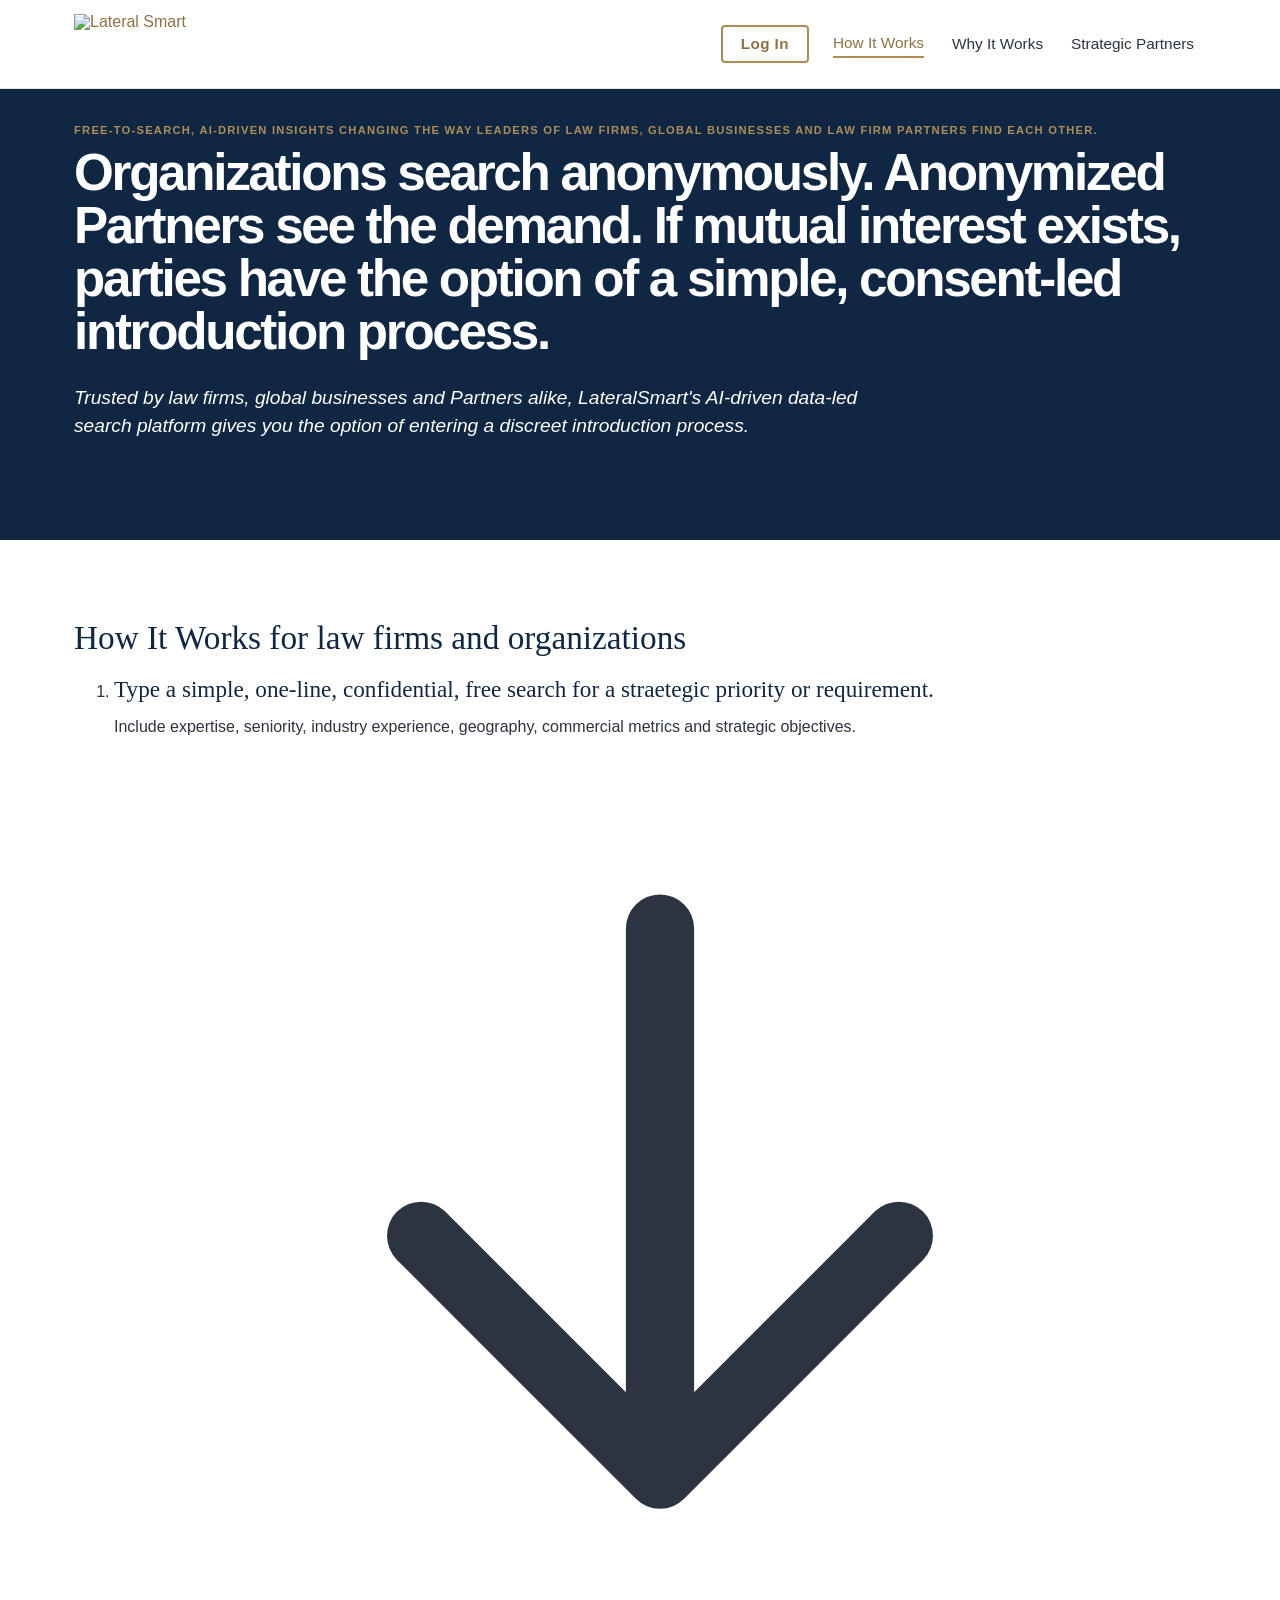
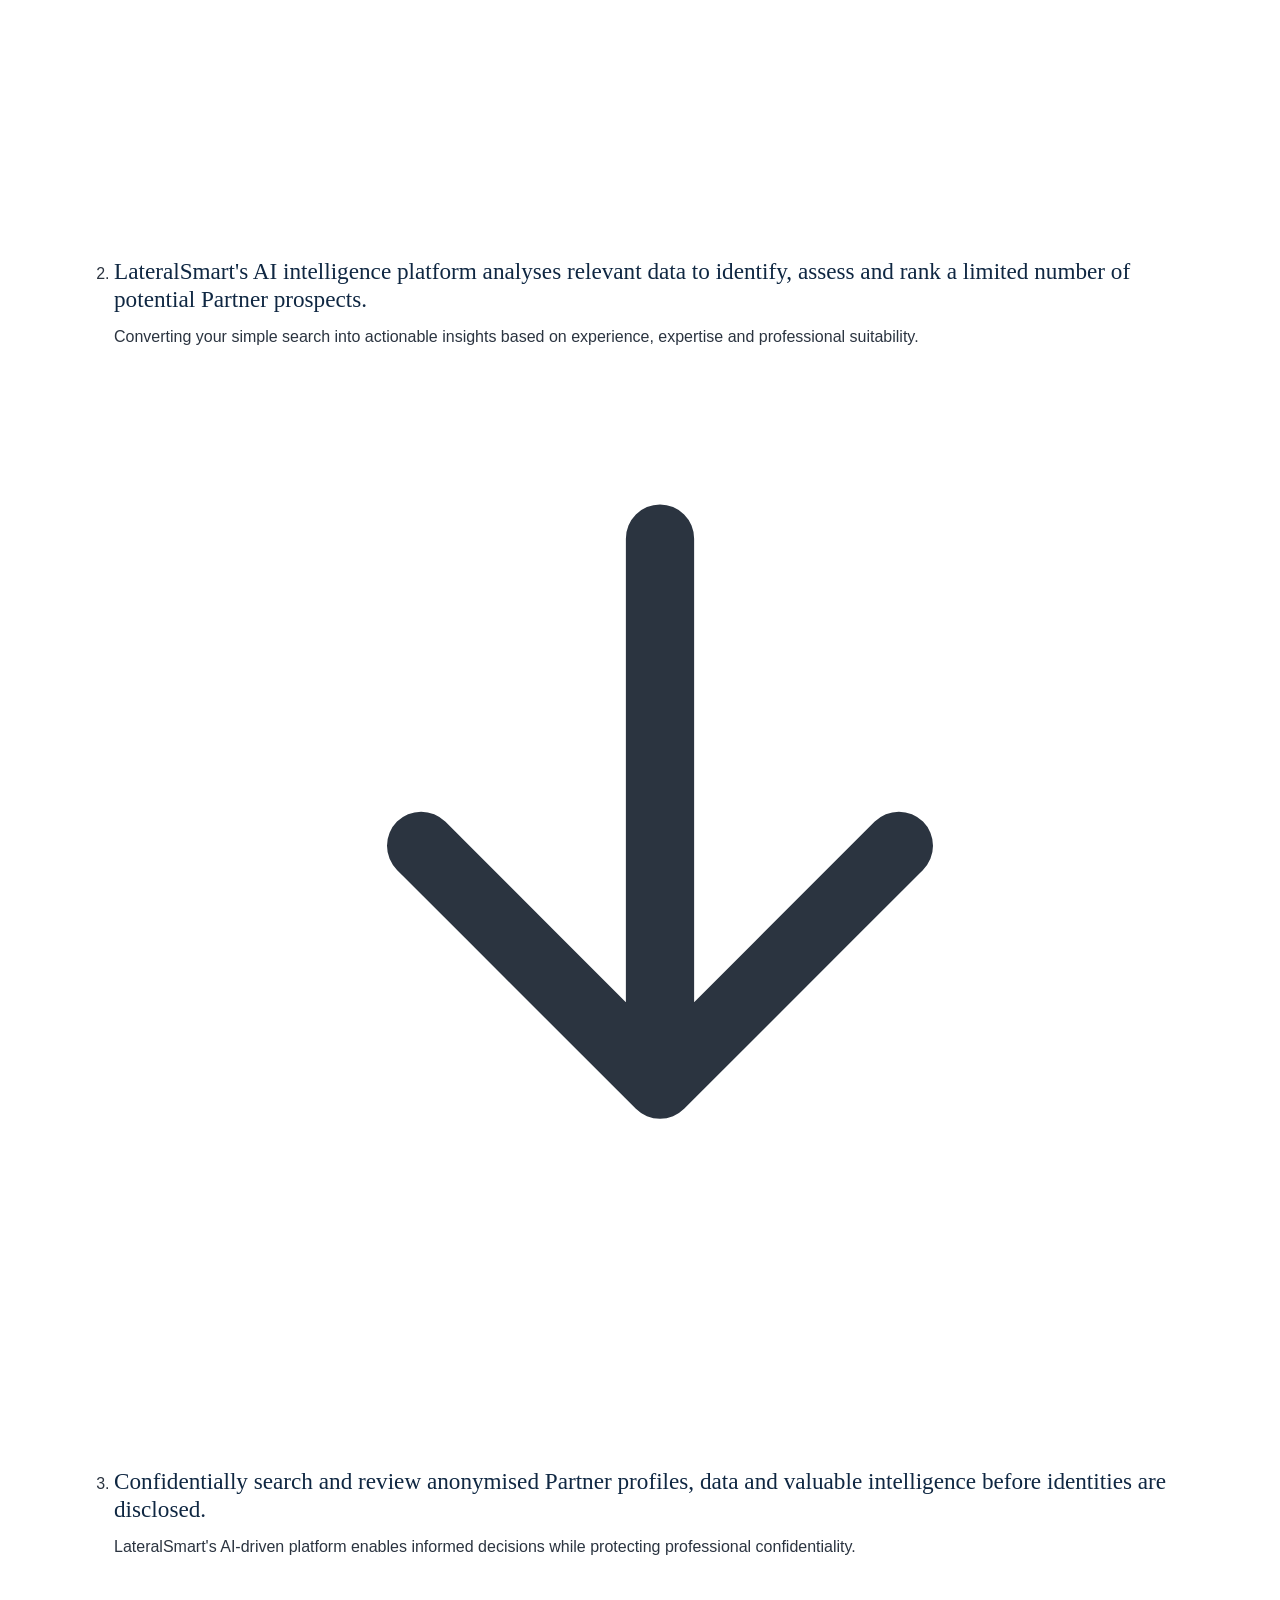
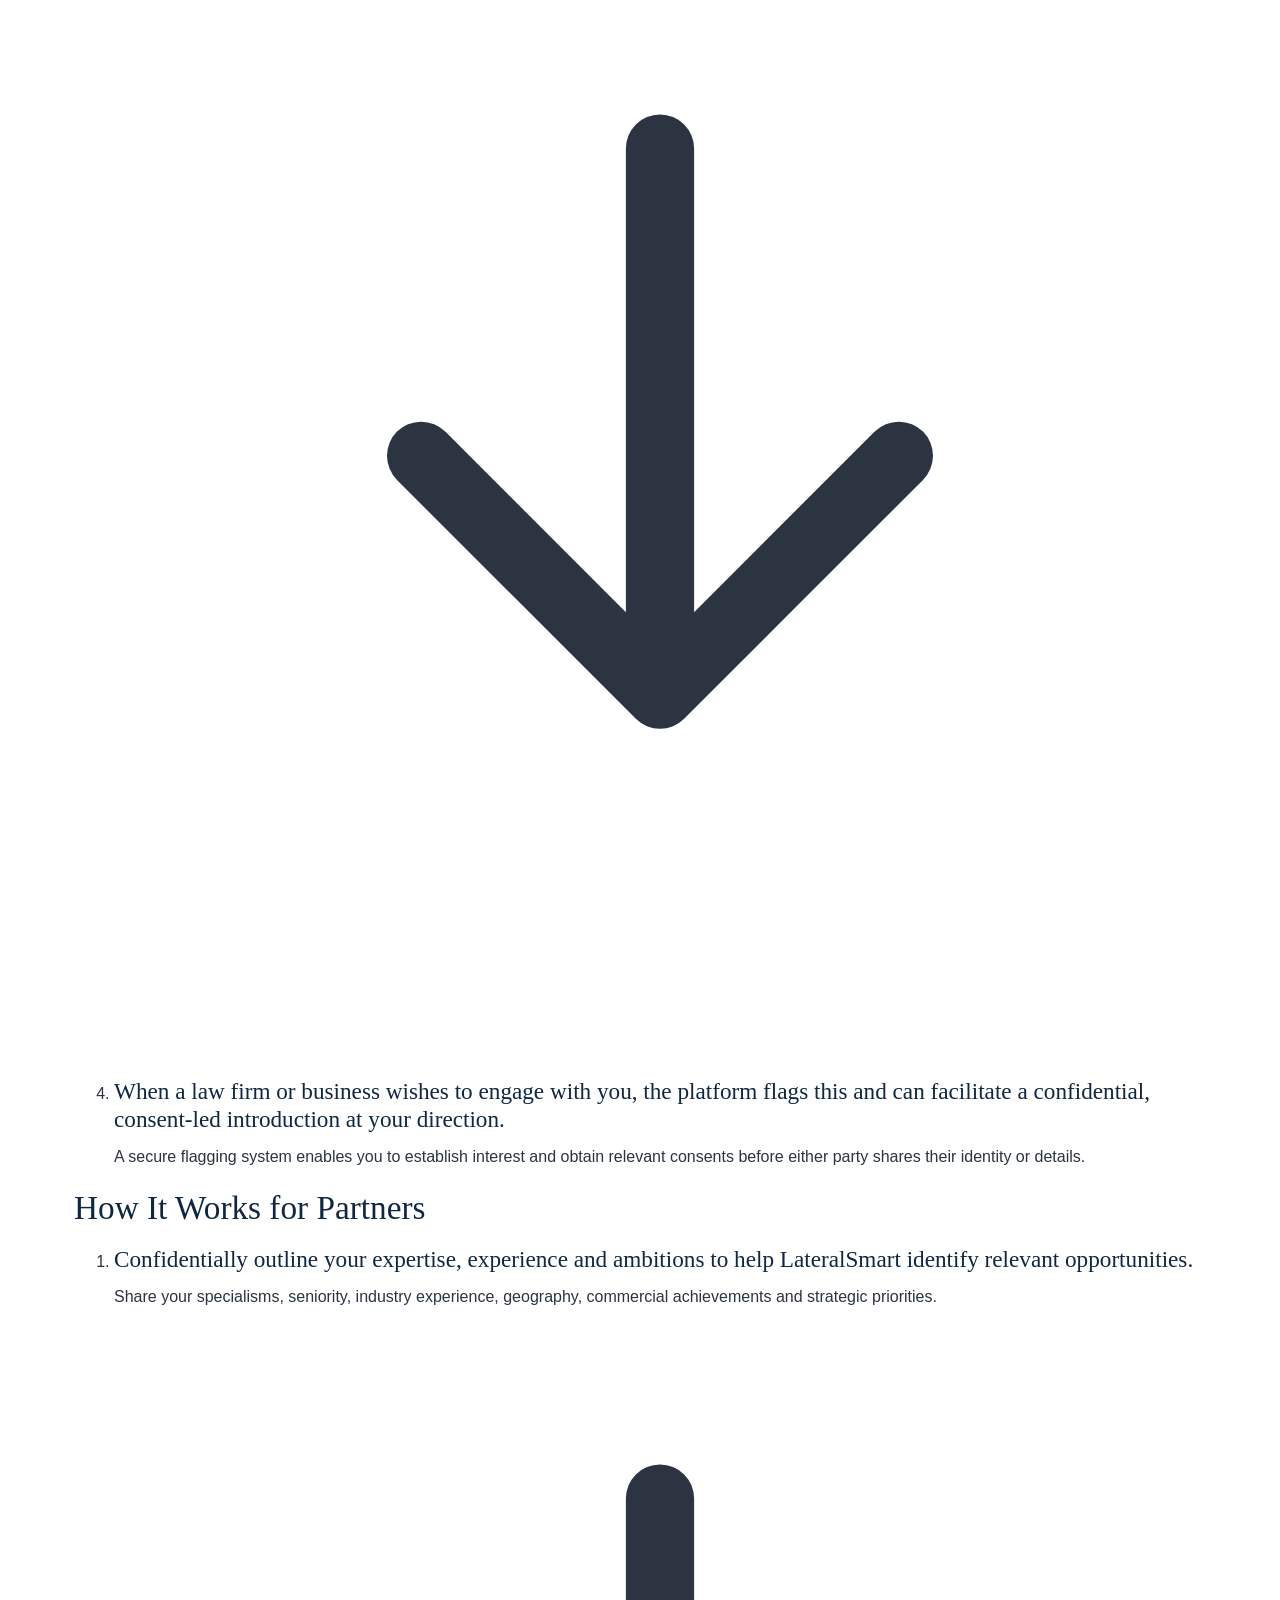
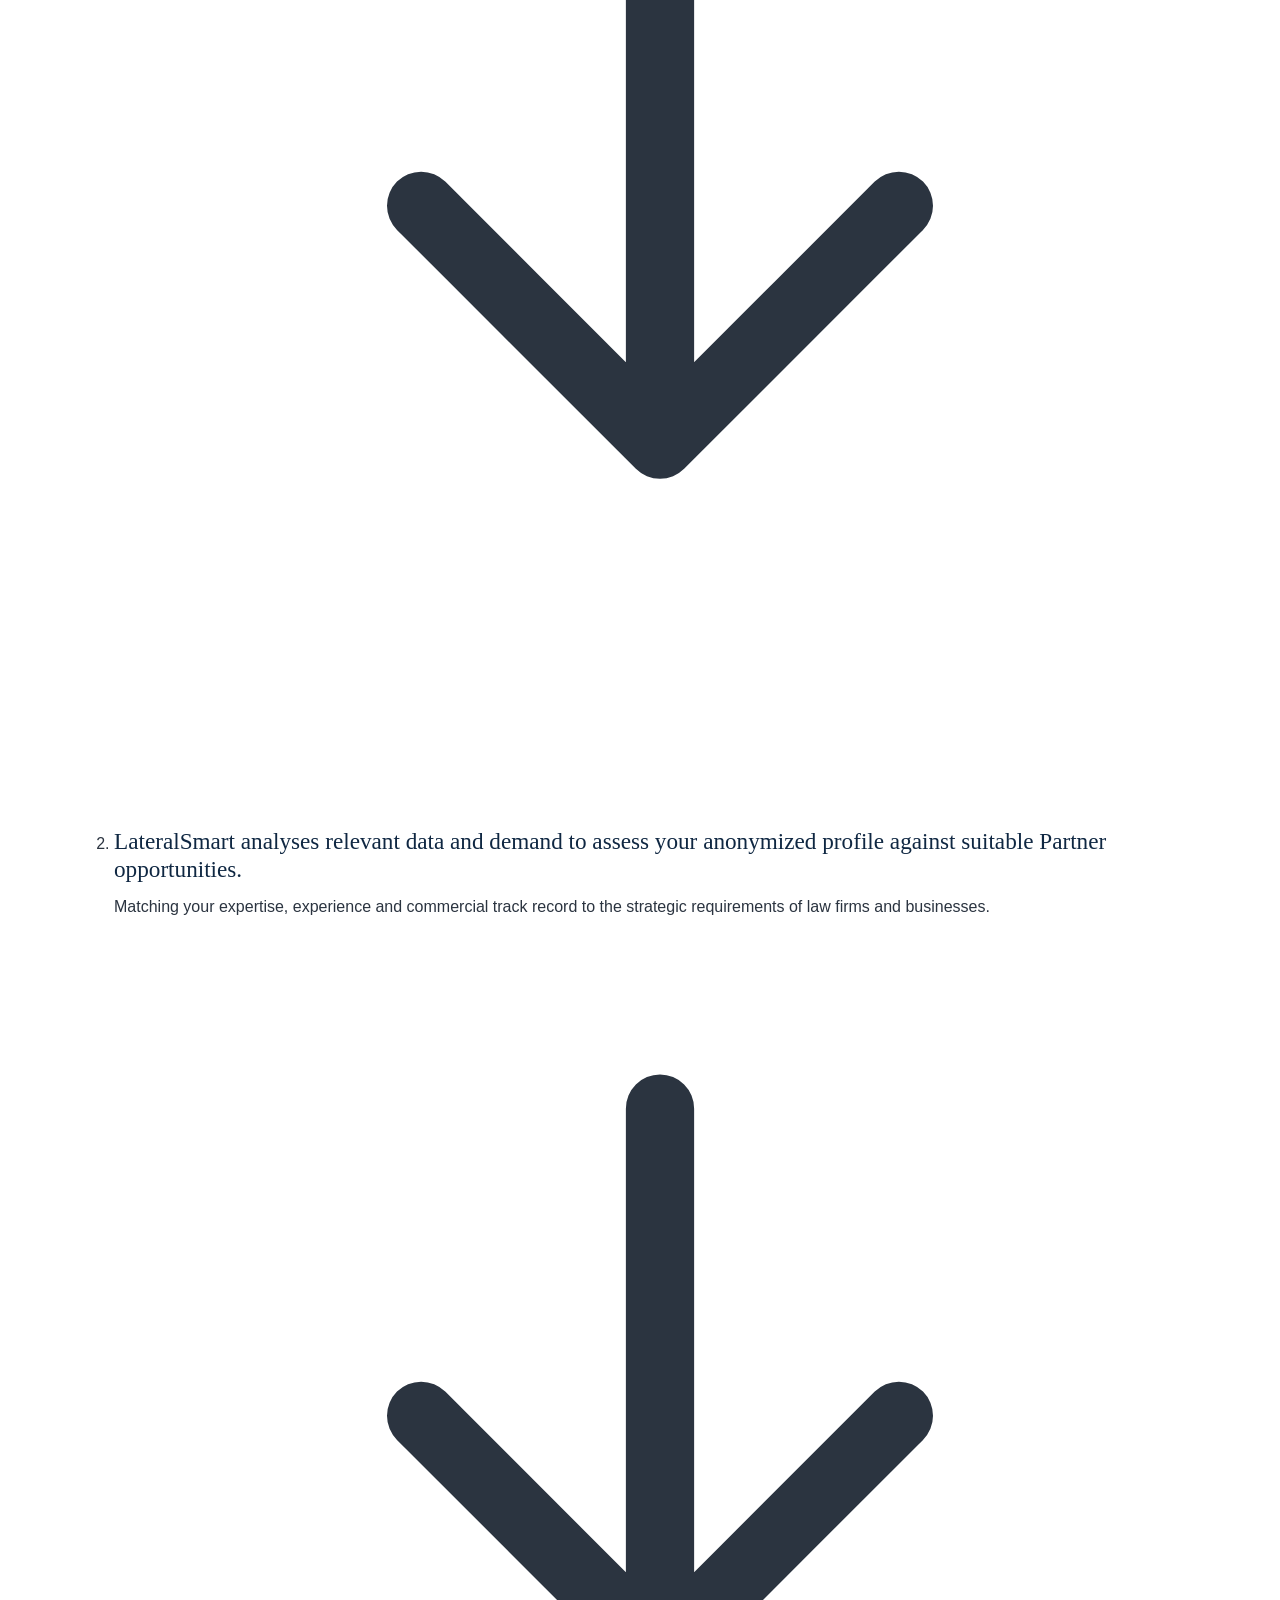
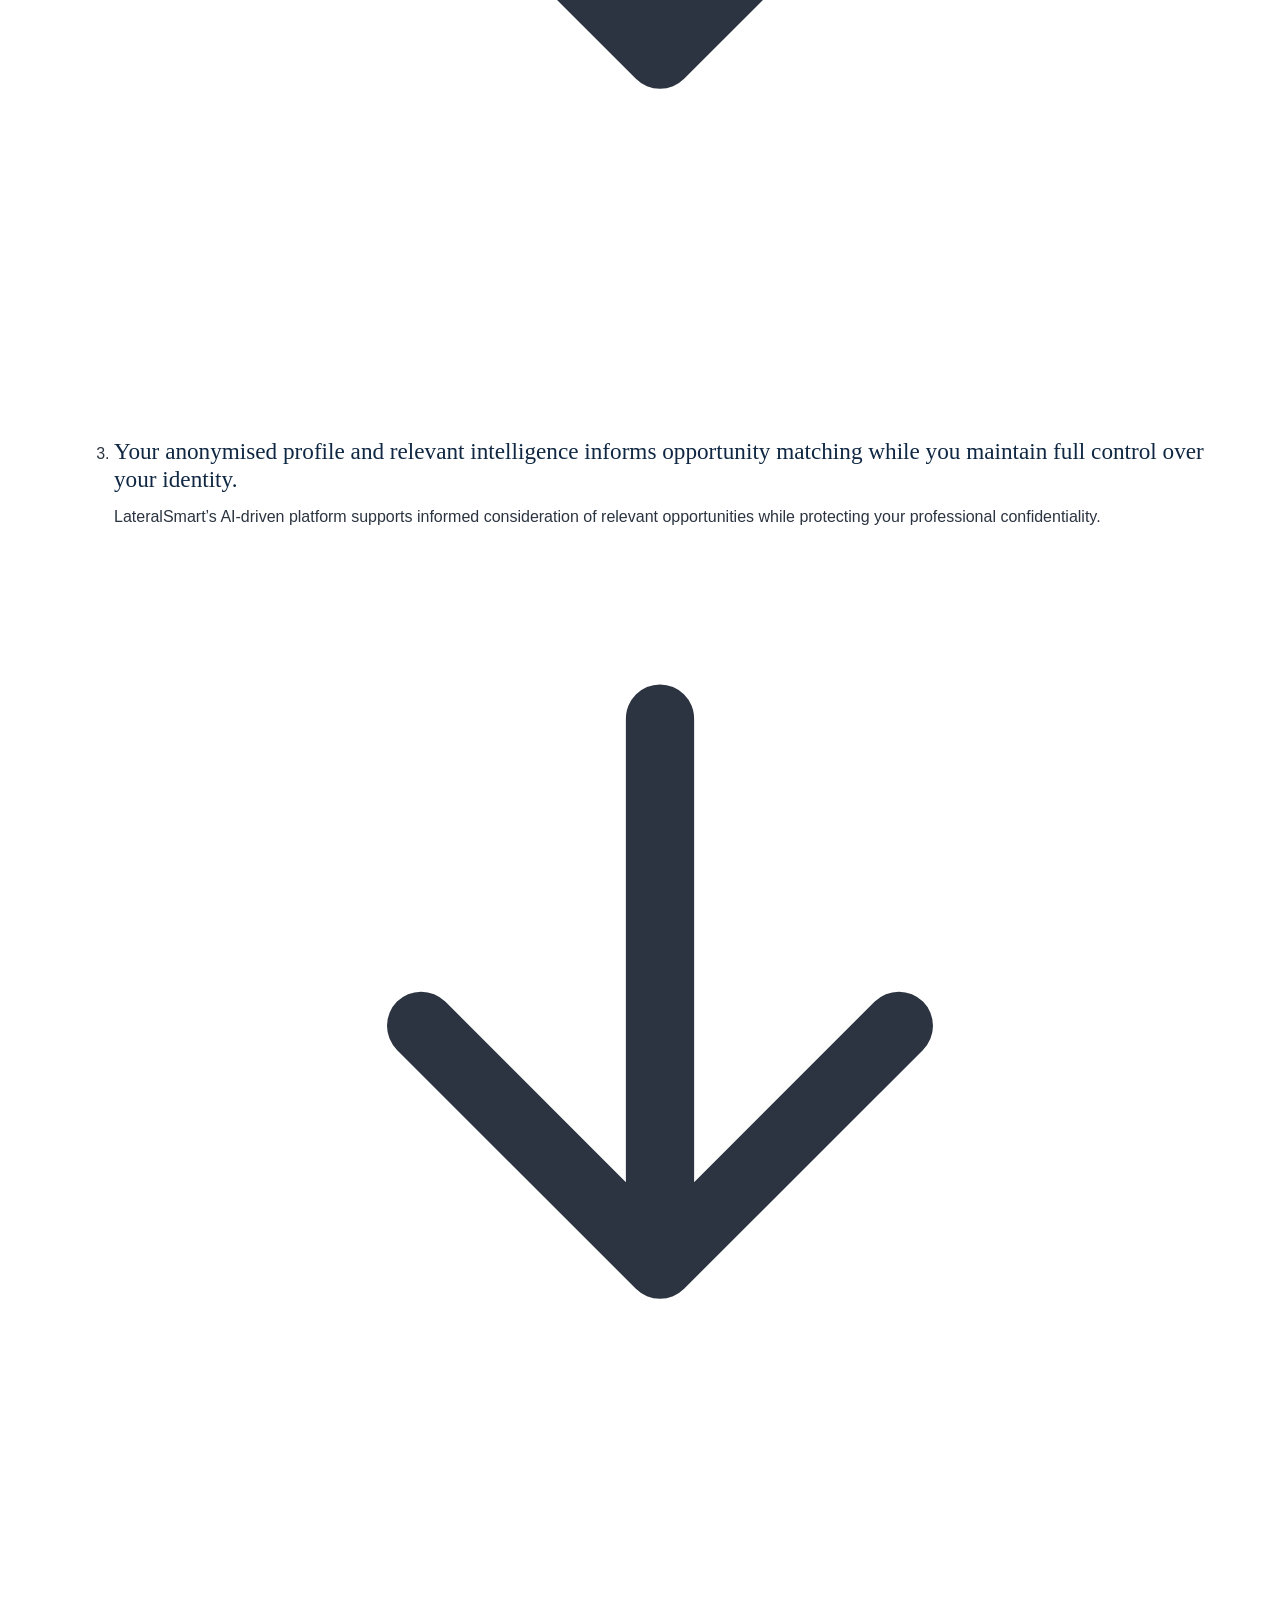
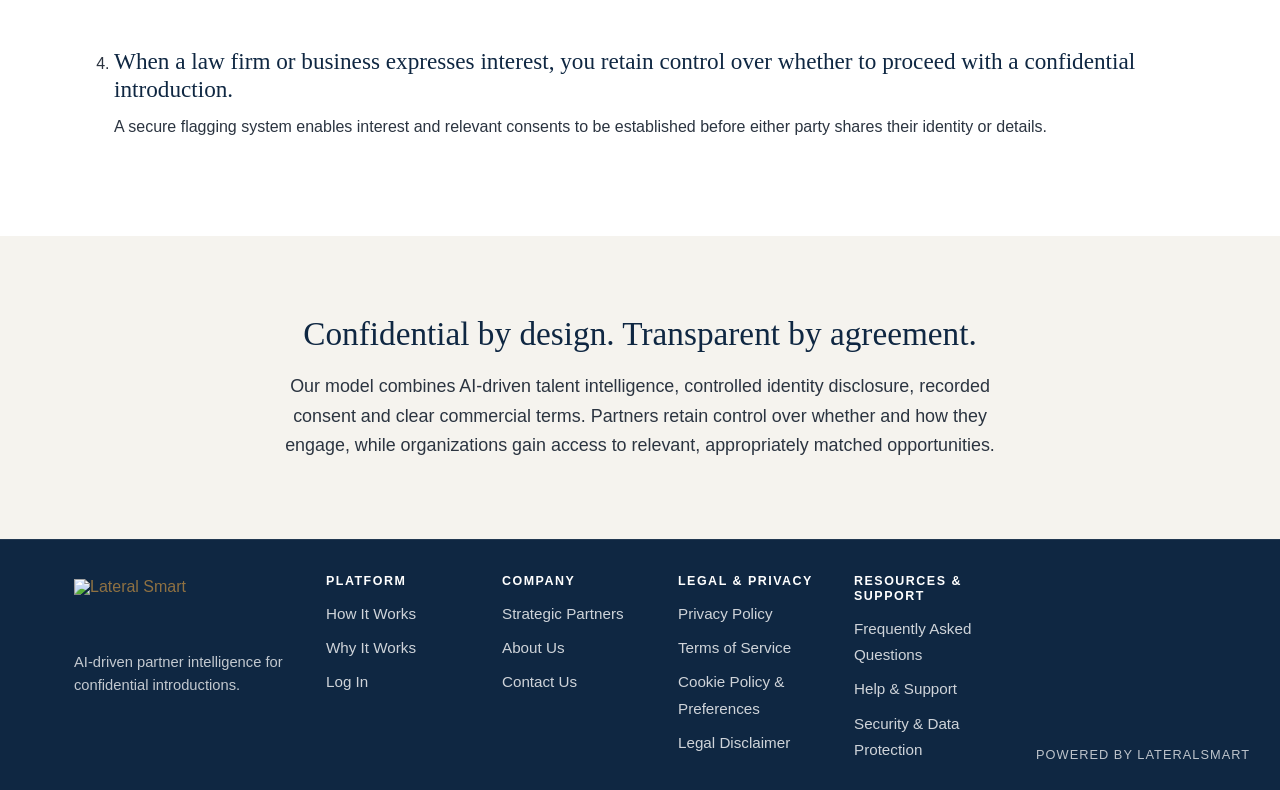
==== how-it-works.html @ 4966c8df "Update text for clarity in how-it-works.html" ====
<!DOCTYPE html>
<html lang="en">
<head>
  <meta charset="utf-8">
  <meta name="viewport" content="width=device-width, initial-scale=1">
  <title>How It Works | Partner Intelligence</title>
  <link rel="stylesheet" href="css/style.css">
</head>
<body>
  <header class="site-header">
    <div class="container header-inner">
      <a class="logo" href="index.html" aria-label="Lateral Smart"><img src="https://github.com/user-attachments/assets/96243401-67ee-42fc-a3ef-31da36f68163" alt="Lateral Smart" class="brand-logo"></a>

      <div class="header-actions">
        <a class="btn btn-small btn-outline login-link" href="#">Log In</a>
        <div class="nav-wrap">
          <nav id="main-nav" class="main-nav" aria-label="Main navigation">
            <a href="how-it-works.html" class="active">How It Works</a>
            <a href="why-it-works.html">Why It Works</a>
            <a href="strategic-partners.html">Strategic Partners</a>
          </nav>
          <button class="nav-toggle" type="button" aria-expanded="false" aria-controls="main-nav" aria-label="Toggle menu">
            <span></span><span></span><span></span>
          </button>
        </div>
      </div>
    </div>
  </header>

  <main>
    <section class="hero hero-alt">
      <div class="container">
        <p class="eyebrow">Free-to-search, AI-driven insights changing the way leaders of law firms, global businesses and law firm Partners find each other.</p>
        <h1>Organizations search anonymously. Anonymized Partners see the demand. If mutual interest exists, parties have the option of a simple, consent-led introduction process.</h1>
        <p class="lead">Trusted by law firms, global businesses and Partners alike, LateralSmart's AI-driven data-led search platform gives you the option of entering a discreet introduction process.</p>
      </div>
    </section>

    <section class="section workflows-section">
      <div class="container">
        <div class="workflow-grid">
          <div class="workflow-column">
            <h2>How It Works for law firms and organizations</h2>
            <ol class="workflow-list">
              <li class="workflow-step">
                <h3>Type a simple, one-line, confidential, free search for a straetegic priority or requirement.</h3>
                <p>Include expertise, seniority, industry experience, geography, commercial metrics and strategic objectives.</p>
              </li>
              <div class="workflow-arrow" aria-hidden="true">
                <svg viewBox="0 0 64 64" xmlns="http://www.w3.org/2000/svg">
                  <path d="M32 10V42M18 28L32 42L46 28" fill="none" stroke="currentColor" stroke-width="4" stroke-linecap="round" stroke-linejoin="round"/>
                </svg>
              </div>
              <li class="workflow-step">
                <h3>LateralSmart's AI intelligence platform analyses relevant data to identify, assess and rank a limited number of potential Partner prospects.</h3>
                <p>Converting your simple search into actionable insights based on experience, expertise and professional suitability.</p>
              </li>
              <div class="workflow-arrow" aria-hidden="true">
                <svg viewBox="0 0 64 64" xmlns="http://www.w3.org/2000/svg">
                  <path d="M32 10V42M18 28L32 42L46 28" fill="none" stroke="currentColor" stroke-width="4" stroke-linecap="round" stroke-linejoin="round"/>
                </svg>
              </div>
              <li class="workflow-step">
                <h3>Confidentially search and review anonymised Partner profiles, data and valuable intelligence before identities are disclosed.</h3>
                <p>LateralSmart's AI-driven platform enables informed decisions while protecting professional confidentiality.</p>
              </li>
              <div class="workflow-arrow" aria-hidden="true">
                <svg viewBox="0 0 64 64" xmlns="http://www.w3.org/2000/svg">
                  <path d="M32 10V42M18 28L32 42L46 28" fill="none" stroke="currentColor" stroke-width="4" stroke-linecap="round" stroke-linejoin="round"/>
                </svg>
              </div>
              <li class="workflow-step">
                <h3>When a law firm or business wishes to engage with you, the platform flags this and can facilitate a confidential, consent-led introduction at your direction.</h3>
                <p>A secure flagging system enables you to establish interest and obtain relevant consents before either party shares their identity or details.</p>
              </li>
            </ol>
          </div>

          <div class="workflow-column">
            <h2>How It Works for Partners</h2>
            <ol class="workflow-list">
              <li class="workflow-step">
                <h3>Confidentially outline your expertise, experience and ambitions to help LateralSmart identify relevant opportunities.</h3>
                <p>Share your specialisms, seniority, industry experience, geography, commercial achievements and strategic priorities.</p>
              </li>
              <div class="workflow-arrow" aria-hidden="true">
                <svg viewBox="0 0 64 64" xmlns="http://www.w3.org/2000/svg">
                  <path d="M32 10V42M18 28L32 42L46 28" fill="none" stroke="currentColor" stroke-width="4" stroke-linecap="round" stroke-linejoin="round"/>
                </svg>
              </div>
              <li class="workflow-step">
                <h3>LateralSmart analyses relevant data and demand to assess your anonymized profile against suitable Partner opportunities.</h3>
                <p>Matching your expertise, experience and commercial track record to the strategic requirements of law firms and businesses.</p>
              </li>
              <div class="workflow-arrow" aria-hidden="true">
                <svg viewBox="0 0 64 64" xmlns="http://www.w3.org/2000/svg">
                  <path d="M32 10V42M18 28L32 42L46 28" fill="none" stroke="currentColor" stroke-width="4" stroke-linecap="round" stroke-linejoin="round"/>
                </svg>
              </div>
              <li class="workflow-step">
                <h3>Your anonymised profile and relevant intelligence informs opportunity matching while you maintain full control over your identity.</h3>
                <p>LateralSmart’s AI-driven platform supports informed consideration of relevant opportunities while protecting your professional confidentiality.</p>
              </li>
              <div class="workflow-arrow" aria-hidden="true">
                <svg viewBox="0 0 64 64" xmlns="http://www.w3.org/2000/svg">
                  <path d="M32 10V42M18 28L32 42L46 28" fill="none" stroke="currentColor" stroke-width="4" stroke-linecap="round" stroke-linejoin="round"/>
                </svg>
              </div>
              <li class="workflow-step">
                <h3>When a law firm or business expresses interest, you retain control over whether to proceed with a confidential introduction.</h3>
                <p>A secure flagging system enables interest and relevant consents to be established before either party shares their identity or details.</p>
              </li>
            </ol>
          </div>
        </div>
      </div>
    </section>

    <section class="section alt center">
      <div class="container">
        <h2>Confidential by design. Transparent by agreement.</h2>
        <p class="section-intro">Our model combines AI-driven talent intelligence, controlled identity disclosure, recorded consent and clear commercial terms. Partners retain control over whether and how they engage, while organizations gain access to relevant, appropriately matched opportunities.</p>
      </div>
    </section>
  </main>

  <footer class="site-footer">
    <div class="container footer-inner">
      <div class="footer-brand">
        <a class="logo" href="index.html" aria-label="Lateral Smart"><img src="https://github.com/user-attachments/assets/96243401-67ee-42fc-a3ef-31da36f68163" alt="Lateral Smart" class="brand-logo"></a>
        <p>AI-driven partner intelligence for confidential introductions.</p>
      </div>

      <div class="footer-links">
        <div class="footer-column">
          <h3>Platform</h3>
          <ul>
            <li><a href="how-it-works.html">How It Works</a></li>
            <li><a href="why-it-works.html">Why It Works</a></li>
            <li><a href="#">Log In</a></li>
          </ul>
        </div>

        <div class="footer-column">
          <h3>Company</h3>
          <ul>
            <li><a href="strategic-partners.html">Strategic Partners</a></li>
            <li><a href="#">About Us</a></li>
            <li><a href="#">Contact Us</a></li>
          </ul>
        </div>

        <div class="footer-column">
          <h3>Legal &amp; Privacy</h3>
          <ul>
            <li><a href="#">Privacy Policy</a></li>
            <li><a href="#">Terms of Service</a></li>
            <li><a href="#">Cookie Policy &amp; Preferences</a></li>
            <li><a href="#">Legal Disclaimer</a></li>
          </ul>
        </div>

        <div class="footer-column">
          <h3>Resources &amp; Support</h3>
          <ul>
            <li><a href="#">Frequently Asked Questions</a></li>
            <li><a href="#">Help &amp; Support</a></li>
            <li><a href="#">Security &amp; Data Protection</a></li>
          </ul>
        </div>
      </div>

      <div class="footer-powered">Powered by LateralSmart</div>
    </div>
  </footer>
  <script src="js/site-menu.js"></script>
</body>
</html>
---- css/style.css ----
/* ==========================================================
           Partner Intelligence - site styles
           Edit the colours below to re-brand the whole site.
           ========================================================== */
:root {
  --navy: #0f2742;
  --accent: #b08d57;
  --accent-dark: #8f7142;
  --text: #2b3440;
  --muted: #5d6b7a;
  --light: #f5f3ee;
  --white: #ffffff;
  --font-body: "Helvetica Neue", Arial, sans-serif;
  --font-heading: Georgia, "Times New Roman", serif;
}
* { box-sizing: border-box; }
html { scroll-behavior: smooth; }
body {
  margin: 0;
  font-family: var(--font-body);
  color: var(--text);
  line-height: 1.65;
  font-size: 16px;
}
img { max-width: 100%; display: block; }
a { color: var(--accent-dark); }
p { margin: 0 0 1.1rem; }
.container { max-width: 1180px; margin: 0 auto; padding: 0 24px; }
h1, h2, h3, h4 { font-family: var(--font-heading); color: var(--navy); line-height: 1.2; font-weight: normal; }
h1 { font-size: clamp(2.5rem, 4vw, 4rem); margin: 0 0 20px; }
h2 { font-size: clamp(2rem, 2.6vw, 2.85rem); margin: 0 0 18px; }
h3 { font-size: 1.45rem; margin: 0 0 10px; }
h4 { font-size: 1.2rem; margin: 0 0 10px; }
.small { font-size: .85rem; color: var(--muted); }

/* Header */
.site-header {
  background: var(--white);
  border-bottom: 1px solid #e5e2da;
  position: sticky;
  top: 0;
  z-index: 10;
}
.header-inner {
  display: flex;
  align-items: center;
  justify-content: space-between;
  gap: 16px;
  flex-wrap: wrap;
  padding-top: 14px;
  padding-bottom: 14px;
}
.logo {
  display: inline-flex;
  align-items: center;
  text-decoration: none;
  line-height: 1;
  flex-shrink: 0;
}
.brand-logo {
  display: block;
  height: 60px;
  width: auto;
  max-width: 100%;
}
.header-actions {
  display: flex;
  align-items: center;
  justify-content: flex-end;
  gap: 12px;
  margin-left: auto;
}
.nav-wrap {
  display: flex;
  align-items: center;
  position: relative;
}
.main-nav {
  display: flex;
  align-items: center;
  flex-wrap: wrap;
  gap: 4px;
}
.main-nav a {
  margin: 0 12px;
  text-decoration: none;
  color: var(--text);
  font-size: .96rem;
  font-weight: 500;
  transition: color .2s ease;
}
.main-nav a:hover, .main-nav a.active {
  color: var(--accent-dark);
  border-bottom: 2px solid var(--accent);
}
.nav-toggle {
  display: none;
  width: 42px;
  height: 42px;
  border: 1px solid rgba(15, 39, 66, 0.15);
  background: var(--white);
  border-radius: 8px;
  padding: 10px 8px;
  cursor: pointer;
  flex-shrink: 0;
}
.nav-toggle span {
  display: block;
  width: 100%;
  height: 2px;
  background: var(--navy);
  border-radius: 2px;
  margin: 4px 0;
}
.login-link {
  white-space: nowrap;
}

/* Buttons */
.buttons {
  display: flex;
  gap: 14px;
  flex-wrap: wrap;
  margin-top: 24px;
}
.btn {
  display: inline-flex;
  align-items: center;
  justify-content: center;
  padding: 14px 26px;
  border-radius: 4px;
  text-decoration: none;
  font-weight: 700;
  font-size: .95rem;
  border: 2px solid var(--accent);
  letter-spacing: .03em;
  transition: all .2s ease;
  line-height: 1.2;
}
.btn-primary {
  background: var(--accent);
  color: var(--white);
  box-shadow: 0 8px 18px rgba(176, 141, 87, 0.2);
}
.btn-primary:hover {
  background: var(--accent-dark);
  border-color: var(--accent-dark);
  transform: translateY(-1px);
}
.btn-outline {
  background: transparent;
  color: var(--accent-dark);
}
.btn-outline:hover {
  background: var(--accent);
  color: var(--white);
}
.btn-small { padding: 8px 18px; }

/* Hero */
.hero {
  color: var(--white);
  padding: 32px 0 80px;
  background: linear-gradient(rgba(15,39,66,.82), rgba(15,39,66,.82)),
    url("https://images.unsplash.com/photo-1497366216548-37526070297c?auto=format&fit=crop&w=1600&q=70") center/cover, var(--navy);
}
.hero .container {
  display: block;
}
.hero-main-title {
  color: var(--white);
  font-family: var(--font-body);
  font-weight: 700;
  font-size: clamp(2.5rem, 4vw, 4.7rem);
  line-height: 1.03;
  letter-spacing: -0.045em;
  margin: 0 0 12px;
  max-width: 1180px;
}
.hero-subtitle {
  font-size: clamp(1.45rem, 2vw, 2.05rem);
  font-weight: 500;
  line-height: 1.35;
  color: rgba(255, 255, 255, 0.96);
  max-width: 980px;
  margin: 0 0 14px;
}
.hero .eyebrow {
  text-transform: uppercase;
  letter-spacing: .11em;
  font-size: .7rem;
  font-weight: 600;
  color: var(--accent);
  margin: 0 0 8px;
  max-width: 1200px;
  white-space: normal;
  display: block;
  overflow-wrap: break-word;
  word-break: break-word;
}
.hero .lead {
  font-size: clamp(1rem, 1.5vw, 1.2rem);
  max-width: 820px;
  margin: 0 0 20px;
  color: var(--white);
  line-height: 1.45;
  font-style: italic;
}
.hero h1,
.hero .lead,
.hero p {
  color: var(--white);
}
.hero-alt h1,
.hero-alt .lead,
.hero-alt p,
.hero-alt .eyebrow {
  color: var(--white);
}
.hero-alt h1 {
  font-family: var(--font-body);
  font-weight: 700;
  font-size: clamp(2.5rem, 4vw, 4.7rem);
  line-height: 1.03;
  letter-spacing: -0.045em;
  margin: 0 0 26px;
  max-width: 1180px;
}
.hero-alt .eyebrow {
  color: var(--accent);
}
.hero-pair {
  display: grid;
  grid-template-columns: repeat(2, minmax(0, 1fr));
  gap: 22px;
  max-width: 960px;
  margin: 0 0 28px;
}
.hero-feature {
  display: flex;
  flex-direction: column;
  justify-content: space-between;
  min-height: 200px;
  padding: 24px 26px;
  border: 1px solid rgba(255,255,255,0.12);
  border-radius: 14px;
  background: rgba(255,255,255,0.04);
  backdrop-filter: blur(2px);
}
.hero-feature .tagline {
  font-size: 1.12rem;
  max-width: 100%;
  margin: 0;
  line-height: 1.5;
}
.hero-feature .tagline strong { color: var(--white); }
.hero-inline-form {
  display: flex;
  align-items: flex-end;
  gap: 10px;
  flex-wrap: wrap;
  margin-top: 18px;
}
.hero-inline-search {
  flex: 1 1 300px;
  max-width: 420px;
  min-width: 220px;
  display: flex;
  align-items: flex-start;
  justify-content: flex-start;
  min-height: 44px;
  padding: 0;
  border-radius: 8px;
  border: 1px solid rgba(15, 39, 66, 0.18);
  background: var(--white);
  box-shadow: 0 10px 24px rgba(15, 39, 66, 0.14);
}
.hero-inline-search textarea {
  width: 100%;
  min-height: 44px;
  max-height: 120px;
  border: none;
  background: transparent;
  color: var(--text);
  font: inherit;
  font-size: 0.98rem;
  line-height: 1.35;
  padding: 10px 12px;
  margin: 0;
  resize: none;
  overflow: hidden;
  text-align: left;
  vertical-align: top;
  display: block;
  caret-color: var(--accent-dark);
}
.hero-inline-search textarea::placeholder {
  color: rgba(43, 52, 64, 0.38);
  font-style: italic;
  text-align: left;
  line-height: 1.35;
  padding: 0;
  transform: none;
}
.hero-inline-search textarea:focus {
  outline: none;
  caret-color: var(--accent-dark);
}
.hero-feature .btn {
  margin-top: 0;
  align-self: flex-start;
}
.supporting-copy {
  font-size: 1.02rem;
  max-width: 900px;
  margin: 0 0 12px;
  opacity: .96;
}
.hero-callout {
  max-width: 1040px;
  margin: 26px auto 38px;
  padding: 28px 28px 22px;
  border: 2px solid var(--navy);
  border-radius: 28px;
  background: rgba(255,255,255,0.98);
  box-shadow: 0 18px 36px rgba(15, 39, 66, 0.08);
}
.hero-callout .container {
  max-width: 100%;
}
.hero-callout .eyebrow {
  margin-bottom: 12px;
  max-width: 760px;
  color: var(--navy);
  font-weight: 700;
  letter-spacing: 0;
  text-transform: none;
  font-size: 1.02rem;
}
.hero-callout .hero-main-title {
  font-size: clamp(2rem, 3vw, 3.2rem);
  line-height: 1.08;
  letter-spacing: -0.04em;
  margin-bottom: 16px;
  max-width: 760px;
  color: var(--navy);
}
.hero-callout-copy {
  margin: 0 0 20px;
  color: var(--navy);
  font-size: 1.08rem;
  line-height: 1.5;
  font-weight: 500;
}
.hero-callout .single-button {
  margin: 0;
}
.hero-callout .single-button .btn {
  margin-top: 0;
}

/* Statement hero */
.statement-hero {
  padding: 54px 0 64px;
  background: linear-gradient(180deg, #f8f6f2 0%, #f1eee8 100%);
}
.statement-hero-shell {
  background: rgba(255, 255, 255, 0.72);
  border: 1px solid rgba(15, 39, 66, 0.08);
  border-radius: 28px;
  padding: clamp(1.6rem, 3vw, 3rem);
  box-shadow: 0 18px 42px rgba(15, 39, 66, 0.06);
}
.statement-hero-kicker {
  margin: 0 0 1rem;
  font-size: 0.72rem;
  font-weight: 700;
  line-height: 1.4;
  letter-spacing: 0.14em;
  text-transform: uppercase;
  color: var(--accent-dark);
}
.statement-hero-title {
  margin: 0;
  color: var(--navy);
  font-family: var(--font-body);
  font-size: clamp(2.1rem, 3vw, 4.2rem);
  line-height: 0.98;
  letter-spacing: -0.06em;
  font-weight: 800;
  max-width: 1200px;
}
.statement-hero-text {
  margin: 1.2rem 0 0;
  max-width: 1000px;
  color: var(--text);
  font-size: clamp(1.05rem, 1.5vw, 1.6rem);
  line-height: 1.45;
  font-weight: 500;
}

/* Sections */
.section { padding: 78px 0; }
.section.alt { background: var(--light); }
.section.center { text-align: center; }
.section-intro { max-width: 760px; font-size: 1.12rem; }
.center .section-intro { margin: 0 auto; }
.grid {
  display: grid;
  grid-template-columns: repeat(auto-fit, minmax(300px, 1fr));
  gap: 28px;
}
.feature-grid {
  grid-template-columns: repeat(auto-fit, minmax(250px, 1fr));
  margin-top: 12px;
}
.feature,
.card {
  background: var(--white);
  border: 1px solid #e5e2da;
  border-radius: 14px;
  box-shadow: 0 16px 32px rgba(15, 39, 66, 0.04);
}
.card {
  padding: 32px;
  border-top: 4px solid var(--accent);
}
.feature {
  padding: 24px;
}
.card .btn,
.feature .btn { margin-top: 18px; }
.card ul { padding-left: 20px; }
.card li { margin-bottom: 8px; }
.text-link { font-weight: bold; text-decoration: none; }
.steps { list-style: none; padding: 0; margin: 0; }
.steps li { border-left: 4px solid var(--accent); padding: 4px 0 4px 24px; margin-bottom: 32px; }

.join-panel {
  padding: 40px 0 12px;
}
.join-panel-inner {
  background: linear-gradient(180deg, #ffffff 0%, #f7f5f1 100%);
  border: 1px solid rgba(15, 39, 66, 0.08);
  border-radius: 26px;
  padding: clamp(1.8rem, 4vw, 3.2rem);
  box-shadow: 0 18px 42px rgba(15, 39, 66, 0.05);
}
.join-intro {
  margin-bottom: 1.5rem;
}
.join-intro h2 {
  margin: 0;
  font-size: clamp(2rem, 3vw, 3.3rem);
  line-height: 1.07;
  letter-spacing: -0.05em;
  color: var(--navy);
}
.join-grid,
.audience-grid {
  display: grid;
  grid-template-columns: repeat(2, minmax(0, 1fr));
  gap: 24px;
}
.join-card {
  background: var(--white);
  border: 1px solid rgba(15, 39, 66, 0.08);
  border-radius: 18px;
  padding: 24px 22px;
  box-shadow: 0 12px 26px rgba(15, 39, 66, 0.04);
}
.join-label {
  margin: 0 0 12px;
  font-size: .78rem;
  letter-spacing: .12em;
  text-transform: uppercase;
  color: var(--accent-dark);
  font-weight: 700;
}
.join-card p:last-child {
  margin: 0;
  color: var(--text);
  font-size: 1.05rem;
  line-height: 1.7;
}
.join-cta {
  justify-content: center;
  margin-top: 30px;
}
.audience-section {
  padding-top: 22px;
}

.partner-intro {
  padding-top: 72px;
  padding-bottom: 72px;
}
.partner-story {
  max-width: 940px;
  margin: 0 auto 30px;
}
.section-kicker {
  margin: 0 0 16px;
  font-size: .76rem;
  font-weight: 700;
  letter-spacing: .14em;
  text-transform: uppercase;
  color: var(--accent-dark);
}
.partner-story h2 {
  margin-bottom: 20px;
}
.partner-story p {
  font-size: clamp(1.03rem, 1.5vw, 1.2rem);
  max-width: 900px;
  color: var(--text);
}
.partner-opportunity {
  margin-top: 28px;
}
.partner-opportunity h3 {
  margin-bottom: 20px;
  text-align: center;
}
.benefits-grid {
  display: grid;
  grid-template-columns: repeat(auto-fit, minmax(220px, 1fr));
  gap: 20px;
  margin-top: 18px;
}
.benefit-card {
  background: var(--white);
  border: 1px solid rgba(15, 39, 66, 0.08);
  border-top: 4px solid var(--accent);
  border-radius: 16px;
  padding: 24px 22px;
  box-shadow: 0 14px 30px rgba(15, 39, 66, 0.04);
}
.benefit-card h4 {
  margin-bottom: 10px;
  font-size: 1.12rem;
  color: var(--navy);
}
.benefit-card p {
  margin: 0;
  color: var(--text);
  line-height: 1.6;
}
.partner-cta {
  margin-top: 36px;
  padding: clamp(2rem, 4vw, 3.25rem);
  border-radius: 24px;
  background: linear-gradient(135deg, rgba(15,39,66,0.97), rgba(30,63,98,0.93));
  box-shadow: 0 20px 44px rgba(15, 39, 66, 0.12);
  text-align: center;
}
.partner-cta h3,
.partner-cta p,
.partner-cta .partner-cta-lead {
  color: var(--white);
}
.partner-cta h3 {
  margin-bottom: 12px;
}
.partner-cta p {
  max-width: 760px;
  margin-left: auto;
  margin-right: auto;
  font-size: 1.06rem;
}
.partner-cta-lead {
  margin-top: 6px;
  margin-bottom: 18px;
  font-size: 1.2rem;
  font-weight: 600;
}
.partner-cta .btn {
  margin-top: 8px;
}

.logo-grid { display: grid; grid-template-columns: repeat(auto-fit, minmax(200px, 1fr)); gap: 22px; margin: 20px 0 30px; }
.logo-slot {
  background: rgba(255,255,255,0.96);
  border: 1px solid rgba(15, 39, 66, 0.08);
  border-radius: 14px;
  min-height: 120px;
  display: flex;
  align-items: center;
  justify-content: center;
  color: var(--muted);
  text-align: center;
  padding: 18px 20px;
  box-shadow: 0 8px 18px rgba(15, 39, 66, 0.04);
  transition: transform .2s ease, box-shadow .2s ease, border-color .2s ease;
}
.logo-slot:hover {
  transform: translateY(-2px);
  border-color: rgba(176, 141, 87, 0.35);
  box-shadow: 0 14px 28px rgba(15, 39, 66, 0.08);
}
.logo-slot img {
  max-width: 80%;
  max-height: 68px;
  width: auto;
  height: auto;
  object-fit: contain;
  filter: grayscale(0.1) contrast(1.05);
  opacity: 0.96;
}

.partner-quote-section {
  padding-top: 48px;
  padding-bottom: 24px;
}
.partner-quote-shell {
  background: linear-gradient(135deg, rgba(15,39,66,0.97), rgba(30,63,98,0.93));
  border: 2px solid rgba(176, 141, 87, 0.7);
  border-radius: 26px;
  padding: clamp(2rem, 4vw, 4rem);
  box-shadow: 0 22px 48px rgba(15, 39, 66, 0.12);
}
.partner-quote-label {
  display: inline-block;
  margin: 0 0 1.2rem;
  font-size: .78rem;
  font-weight: 700;
  letter-spacing: .12em;
  text-transform: uppercase;
  color: var(--accent);
}
.partner-quote {
  margin: 0;
  color: var(--white);
  font-family: var(--font-heading);
  font-size: clamp(2rem, 3vw, 3.3rem);
  line-height: 1.18;
  letter-spacing: -0.04em;
  font-weight: 700;
}
.partner-quote p {
  margin: 0;
}
.partner-quote-text {
  margin-top: 1.5rem;
  font-size: clamp(1.06rem, 1.8vw, 1.4rem);
  line-height: 1.6;
  color: rgba(255,255,255,0.9);
  font-weight: 500;
}

/* Call to action band */
.cta {
  background: var(--navy);
  color: var(--white);
  text-align: center;
  padding: 72px 0;
}
.cta h2 { color: var(--white); margin-bottom: 18px; max-width: 860px; margin-left: auto; margin-right: auto; }
.cta p {
  margin: 0 auto 8px;
  max-width: 720px;
  font-size: 1.08rem;
}
.cta .buttons { justify-content: center; margin-top: 28px; }
.cta .btn-primary { background: var(--accent); }

/* Footer */
.site-footer {
  background: var(--navy);
  color: rgba(255,255,255,0.8);
  border-top: 1px solid rgba(255,255,255,0.08);
  padding: 34px 0 18px;
}
.footer-inner {
  display: flex;
  align-items: flex-start;
  justify-content: space-between;
  gap: 32px;
}
.footer-brand {
  flex: 0 0 220px;
}
.footer-brand .logo {
  margin-bottom: 12px;
}
.footer-brand p {
  margin: 0;
  color: rgba(255,255,255,0.75);
  font-size: 0.92rem;
  line-height: 1.6;
}
.footer-links {
  display: grid;
  grid-template-columns: repeat(4, minmax(150px, 1fr));
  gap: 26px;
  flex: 1;
}
.footer-column h3 {
  margin: 0 0 12px;
  font-family: var(--font-body);
  font-size: 0.78rem;
  text-transform: uppercase;
  letter-spacing: 0.12em;
  color: #ffffff;
  font-weight: 700;
}
.footer-column ul {
  list-style: none;
  padding: 0;
  margin: 0;
}
.footer-column li {
  margin: 0 0 8px;
}
.footer-column a {
  color: rgba(255,255,255,0.8);
  text-decoration: none;
  font-size: 0.95rem;
}
.footer-column a:hover {
  color: var(--white);
}
.footer-powered {
  flex: 0 0 auto;
  align-self: flex-end;
  white-space: nowrap;
  font-size: 0.8rem;
  letter-spacing: 0.08em;
  text-transform: uppercase;
  color: rgba(255,255,255,0.72);
  padding-bottom: 6px;
}
.site-footer .small {
  color: rgba(255,255,255,0.75);
}

@media (max-width: 840px) {
  .hero-pair { grid-template-columns: 1fr; }
  .join-grid,
  .audience-grid { grid-template-columns: 1fr; }
  .footer-inner {
    flex-direction: column;
    align-items: stretch;
  }
  .footer-brand,
  .footer-powered {
    flex: 1 1 auto;
    align-self: flex-start;
  }
  .footer-links {
    grid-template-columns: repeat(2, minmax(140px, 1fr));
  }
}
@media (max-width: 640px) {
  .hero-main-title { font-size: clamp(2rem, 9vw, 3rem); letter-spacing: -0.04em; }
  .hero { padding: 70px 0; }
  .buttons { flex-direction: column; }
  .btn { width: 100%; }
  .brand-logo { height: 48px; }
  .hero .eyebrow {
    letter-spacing: .05em;
    font-size: .65rem;
    line-height: 1.6;
    max-width: 100%;
  }
  .hero-inline-form { flex-direction: column; align-items: stretch; gap: 8px; }
  .hero-inline-search {
    width: 100%;
    max-width: none;
    min-width: 0;
    min-height: 44px;
    height: 44px;
  }
  .hero-inline-search textarea {
    min-height: 44px;
    height: 44px;
    max-height: 44px;
    font-size: .92rem;
    line-height: 1.35;
    padding: 9px 12px;
    overflow: hidden;
    white-space: nowrap;
    word-break: normal;
  }
  .hero-callout {
    margin: 18px auto 30px;
    padding: 24px 18px 20px;
    border-radius: 24px;
  }
  .hero-callout .eyebrow {
    font-size: .95rem;
    line-height: 1.45;
  }
  .hero-main-title {
    font-size: clamp(1.8rem, 8vw, 2.6rem);
  }
  .hero-callout-copy {
    font-size: 1rem;
  }
  .statement-hero {
    padding: 28px 0 38px;
  }
  .statement-hero-shell {
    border-radius: 22px;
    padding: 1.25rem 1rem 1.3rem;
  }
  .statement-hero-kicker {
    font-size: 0.64rem;
    letter-spacing: 0.1em;
  }
  .statement-hero-title {
    font-size: clamp(1.8rem, 7vw, 2.8rem);
    line-height: 1.06;
    letter-spacing: -0.05em;
  }
  .statement-hero-text {
    font-size: 1rem;
    line-height: 1.5;
    margin-top: 0.9rem;
  }
  .join-panel {
    padding-top: 10px;
  }
  .join-panel-inner {
    padding: 1.2rem 1rem 1.4rem;
  }
  .join-intro h2 {
    font-size: clamp(1.8rem, 8vw, 2.6rem);
  }
  .site-footer {
    text-align: left;
  }
  .footer-inner {
    text-align: left;
    align-items: flex-start;
  }
  .footer-brand,
  .footer-links,
  .footer-powered {
    text-align: left;
  }
  .footer-links {
    grid-template-columns: 1fr;
  }
}

/* Inline signup form */
.signup { max-width: 640px; margin: 36px auto 0; }
.signup-title { font-family: var(--font-heading); font-size: 1.2rem; margin: 0 0 12px; color: var(--white); }
.signup-row { display: flex; gap: 10px; flex-wrap: wrap; }
.signup input, .signup select { flex: 1 1 200px; padding: 13px 14px; border: 2px solid transparent; border-radius: 3px; font: inherit; font-size: .95rem; color: var(--text); background: var(--white); }
.signup button { flex: 0 0 auto; }
.signup input::placeholder { color: var(--muted); }
.signup input:focus, .signup select:focus { outline: none; border-color: var(--accent); }
.signup .btn { cursor: pointer; font-family: inherit; }
.signup .btn:disabled { opacity: .6; cursor: default; }
.signup-msg { min-height: 1.5em; margin: 10px 0 0; font-size: .9rem; color: var(--accent); }
.signup.done .signup-row { display: none; }

/** Custom button spacing for single CTA in mid-section */
.single-button { margin-top: 8px; margin-bottom: 26px; }
.single-button .btn { display: inline-flex; }

@media (max-width: 640px) {
  .header-inner {
    display: flex;
    align-items: center;
    justify-content: space-between;
    gap: 10px;
    min-height: 62px;
  }
  .header-actions {
    display: flex;
    align-items: center;
    justify-content: flex-end;
    gap: 8px;
    margin-left: auto;
  }
  .login-link {
    padding: 8px 10px;
    font-size: .72rem;
    min-width: 0;
    display: inline-flex;
  }
  .nav-wrap {
    position: relative;
    display: flex;
    align-items: center;
  }
  .main-nav {
    display: none;
    flex-direction: column;
    align-items: flex-start;
    width: min(260px, calc(100vw - 30px));
    padding: 12px 14px;
    background: rgba(255, 255, 255, 0.98);
    border: 1px solid rgba(15, 39, 66, 0.08);
    border-radius: 10px;
    box-shadow: 0 16px 32px rgba(15, 39, 66, 0.08);
    position: absolute;
    top: calc(100% + 10px);
    right: 0;
    z-index: 15;
  }
  .nav-wrap.is-open .main-nav {
    display: flex;
  }
  .main-nav a {
    margin: 0;
    width: 100%;
    padding: 8px 0;
    font-size: .95rem;
  }
  .nav-toggle {
    display: inline-flex;
    align-items: center;
    justify-content: center;
    flex-direction: column;
  }
  .nav-toggle span {
    margin: 3px 0;
  }
  .hero-feature .btn,
  .card .btn,
  .cta .btn,
  .btn { width: 100%; }
}

@media (min-width: 1200px) {
  .hero-main-title { max-width: 1200px; }
}
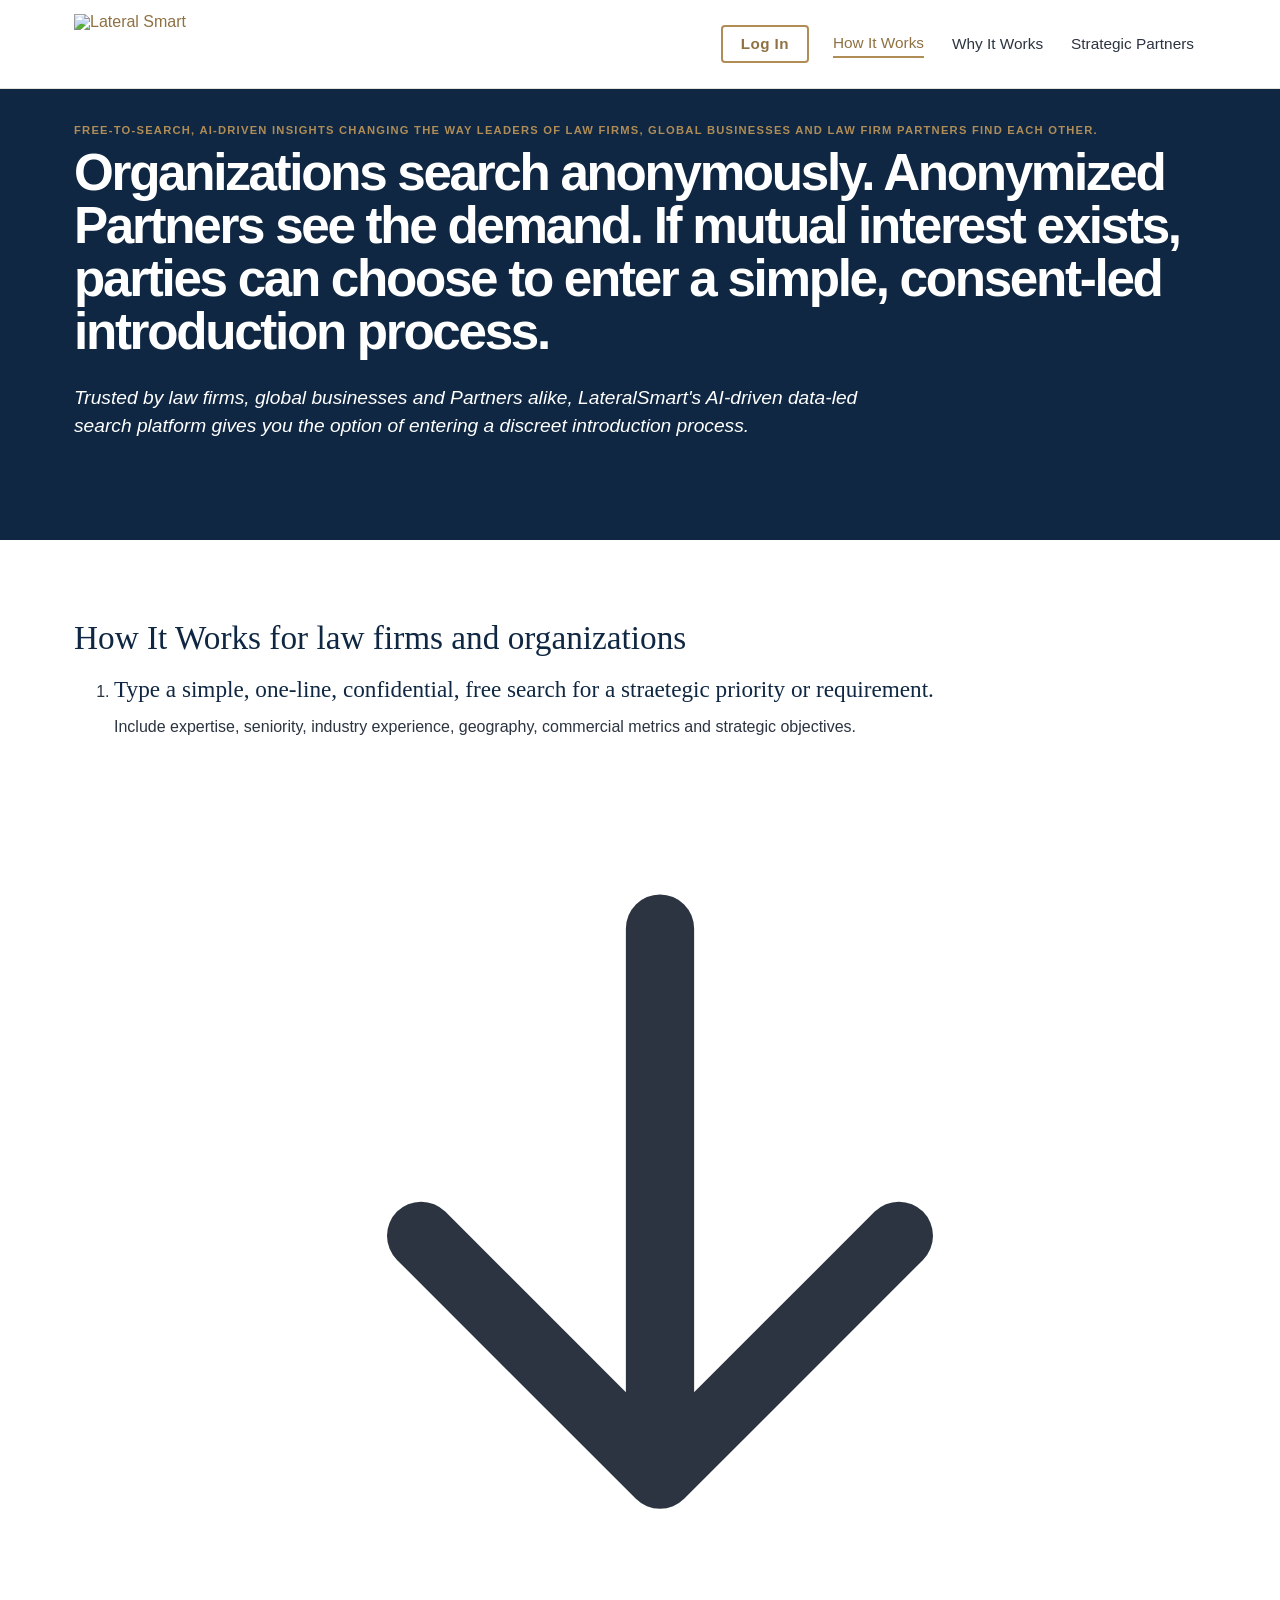
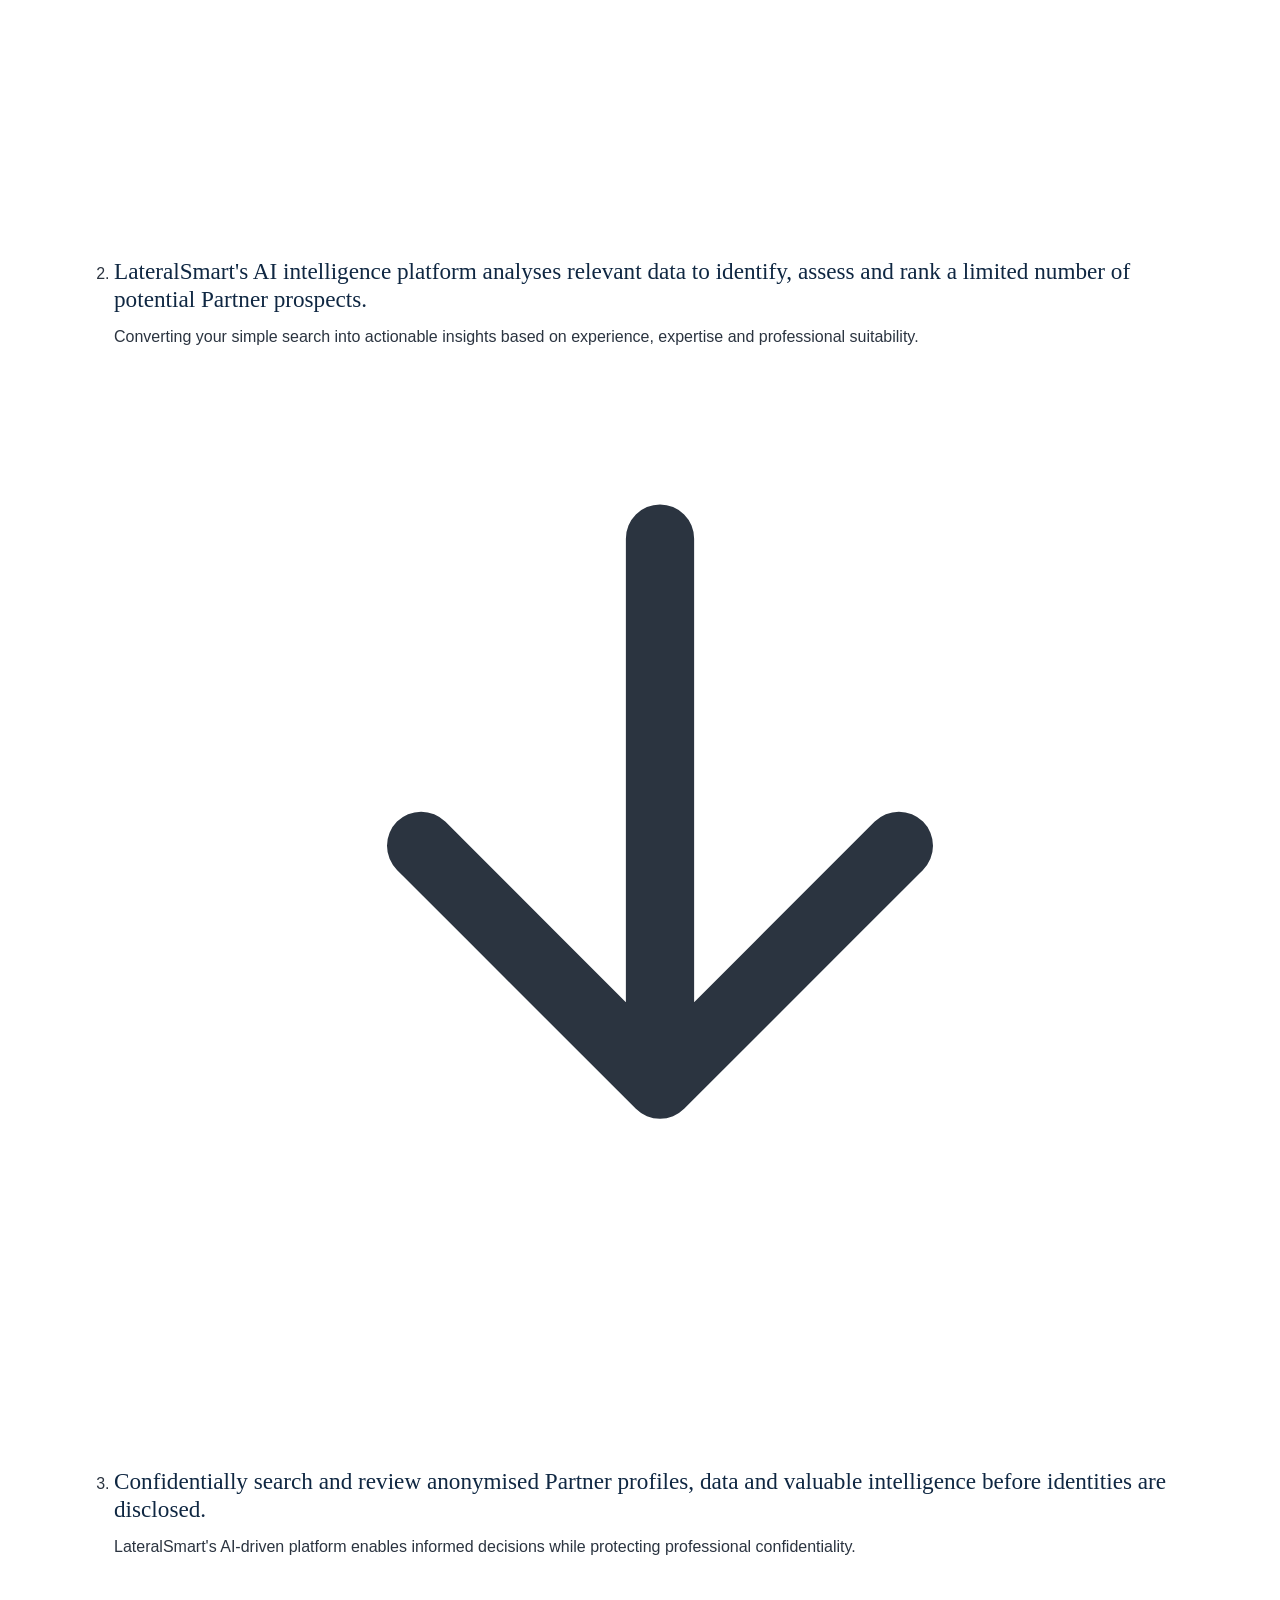
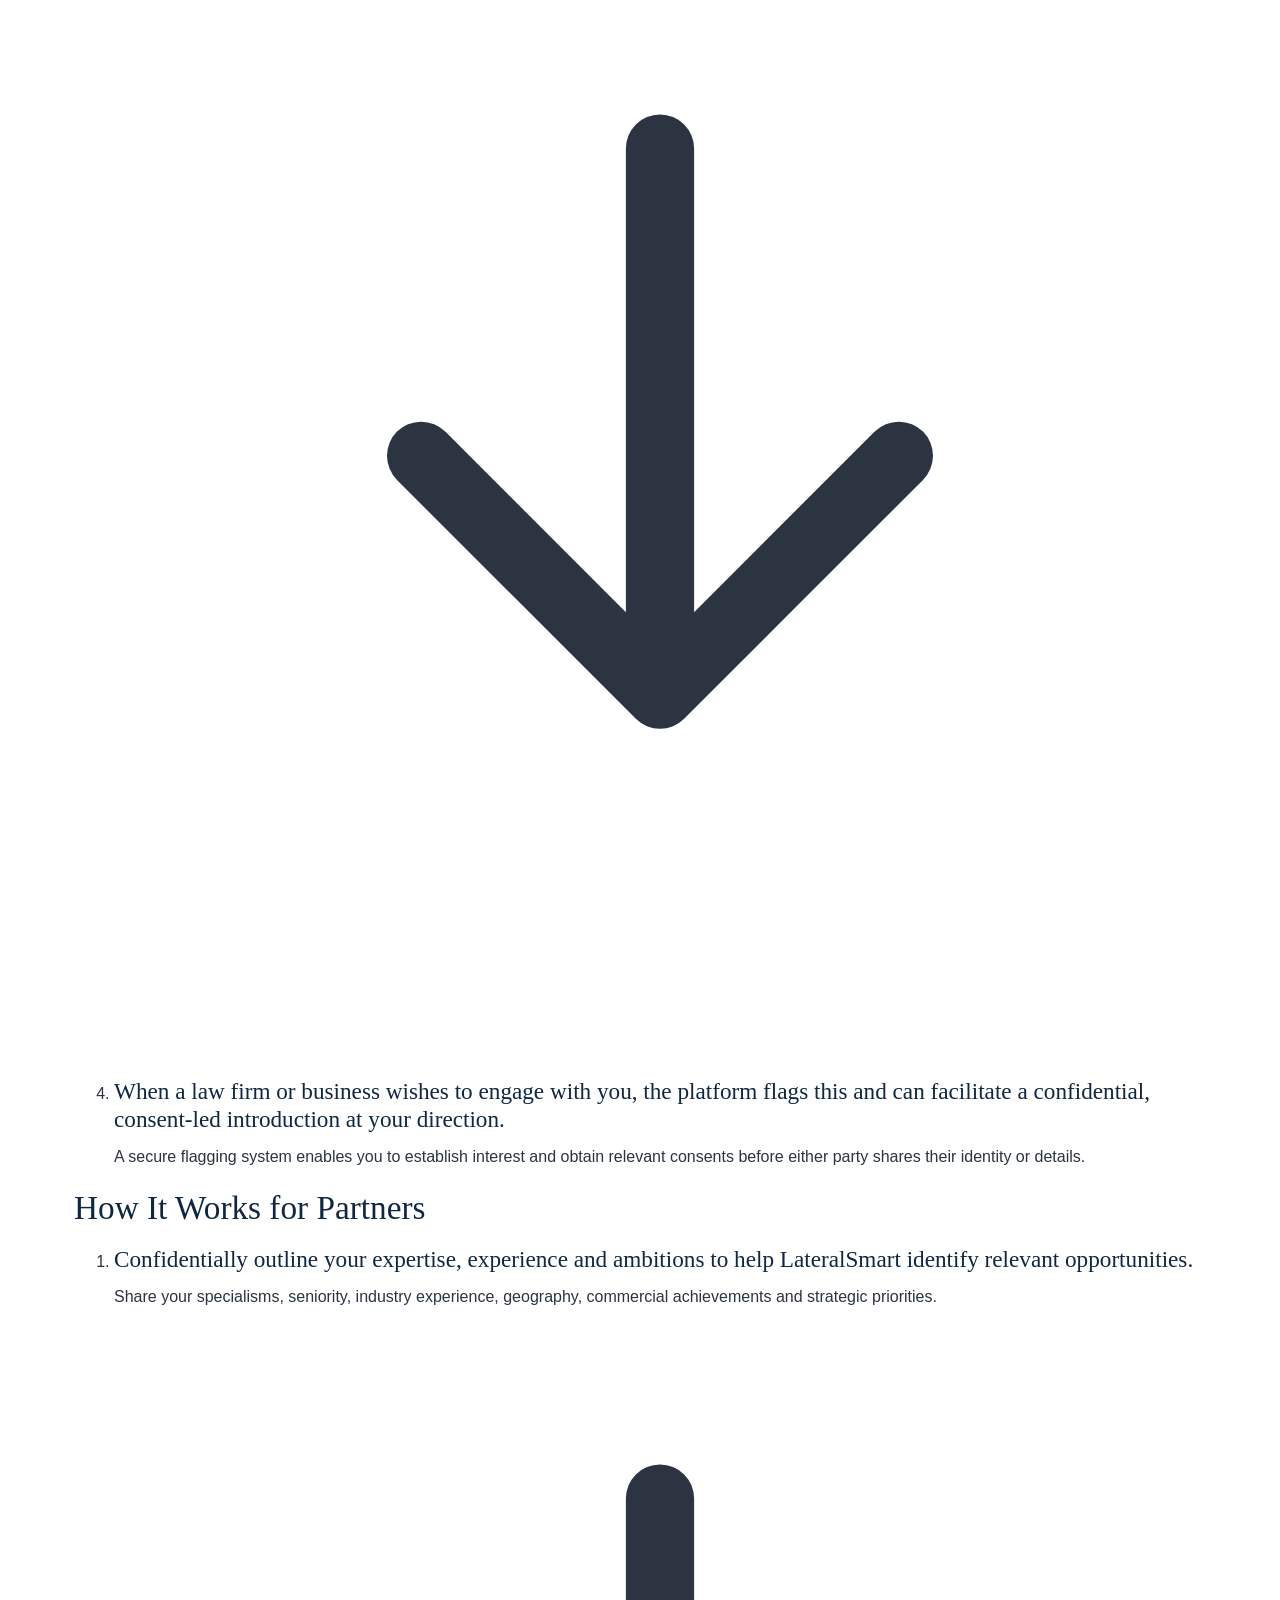
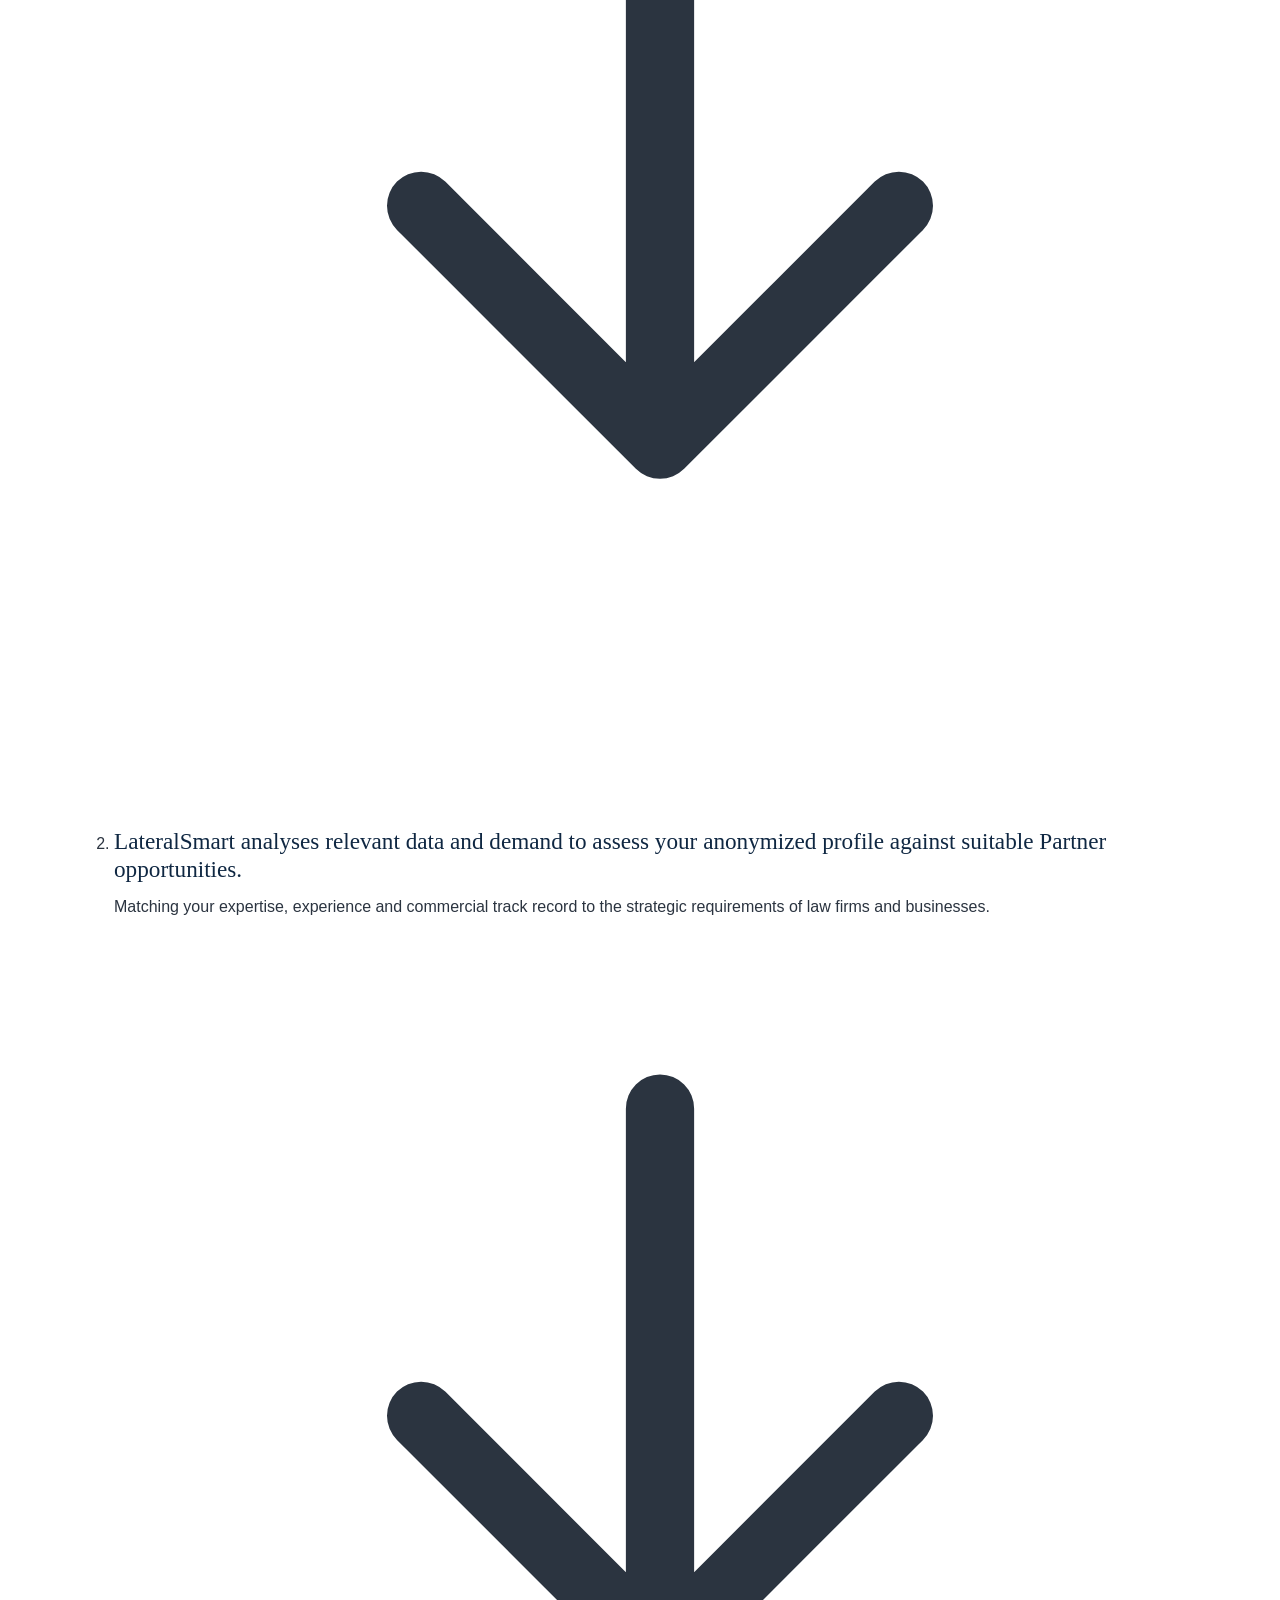
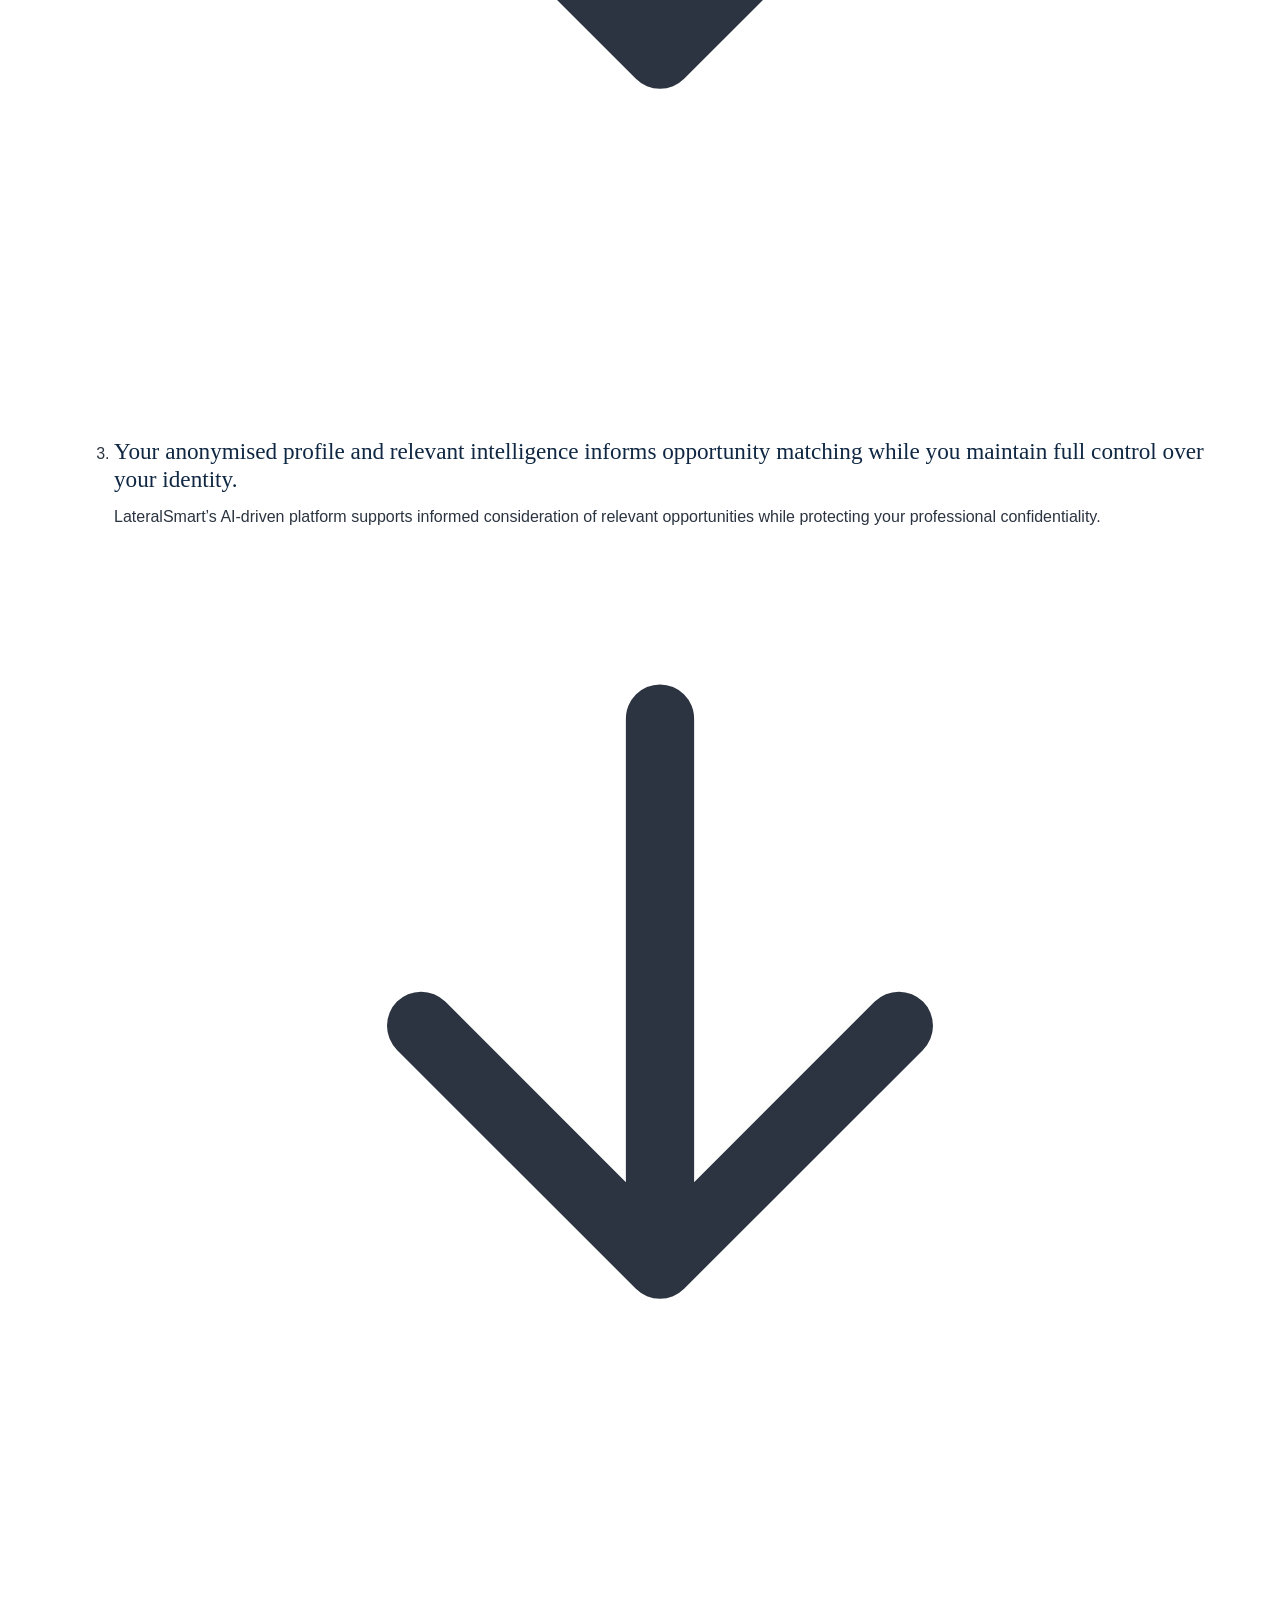
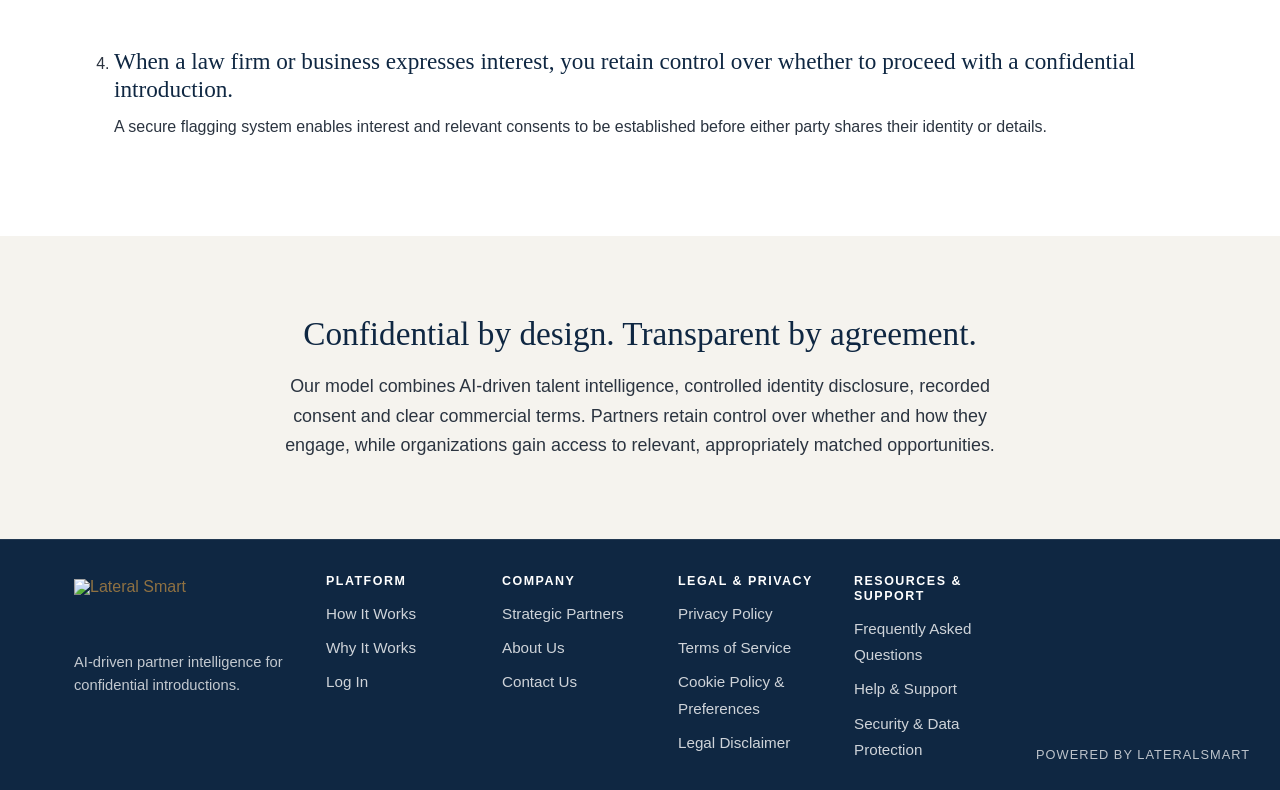
==== commit f31547f1: "Refine wording in hero section of how-it-works.html" ====
--- a/how-it-works.html
+++ b/how-it-works.html
@@ -31,7 +31,7 @@
     <section class="hero hero-alt">
       <div class="container">
         <p class="eyebrow">Free-to-search, AI-driven insights changing the way leaders of law firms, global businesses and law firm Partners find each other.</p>
-        <h1>Organizations search anonymously. Anonymized Partners see the demand. If mutual interest exists, parties have the option of a simple, consent-led introduction process.</h1>
+        <h1>Organizations search anonymously. Anonymized Partners see the demand. If mutual interest exists, parties can choose to enter a simple, consent-led introduction process.</h1>
         <p class="lead">Trusted by law firms, global businesses and Partners alike, LateralSmart's AI-driven data-led search platform gives you the option of entering a discreet introduction process.</p>
       </div>
     </section>
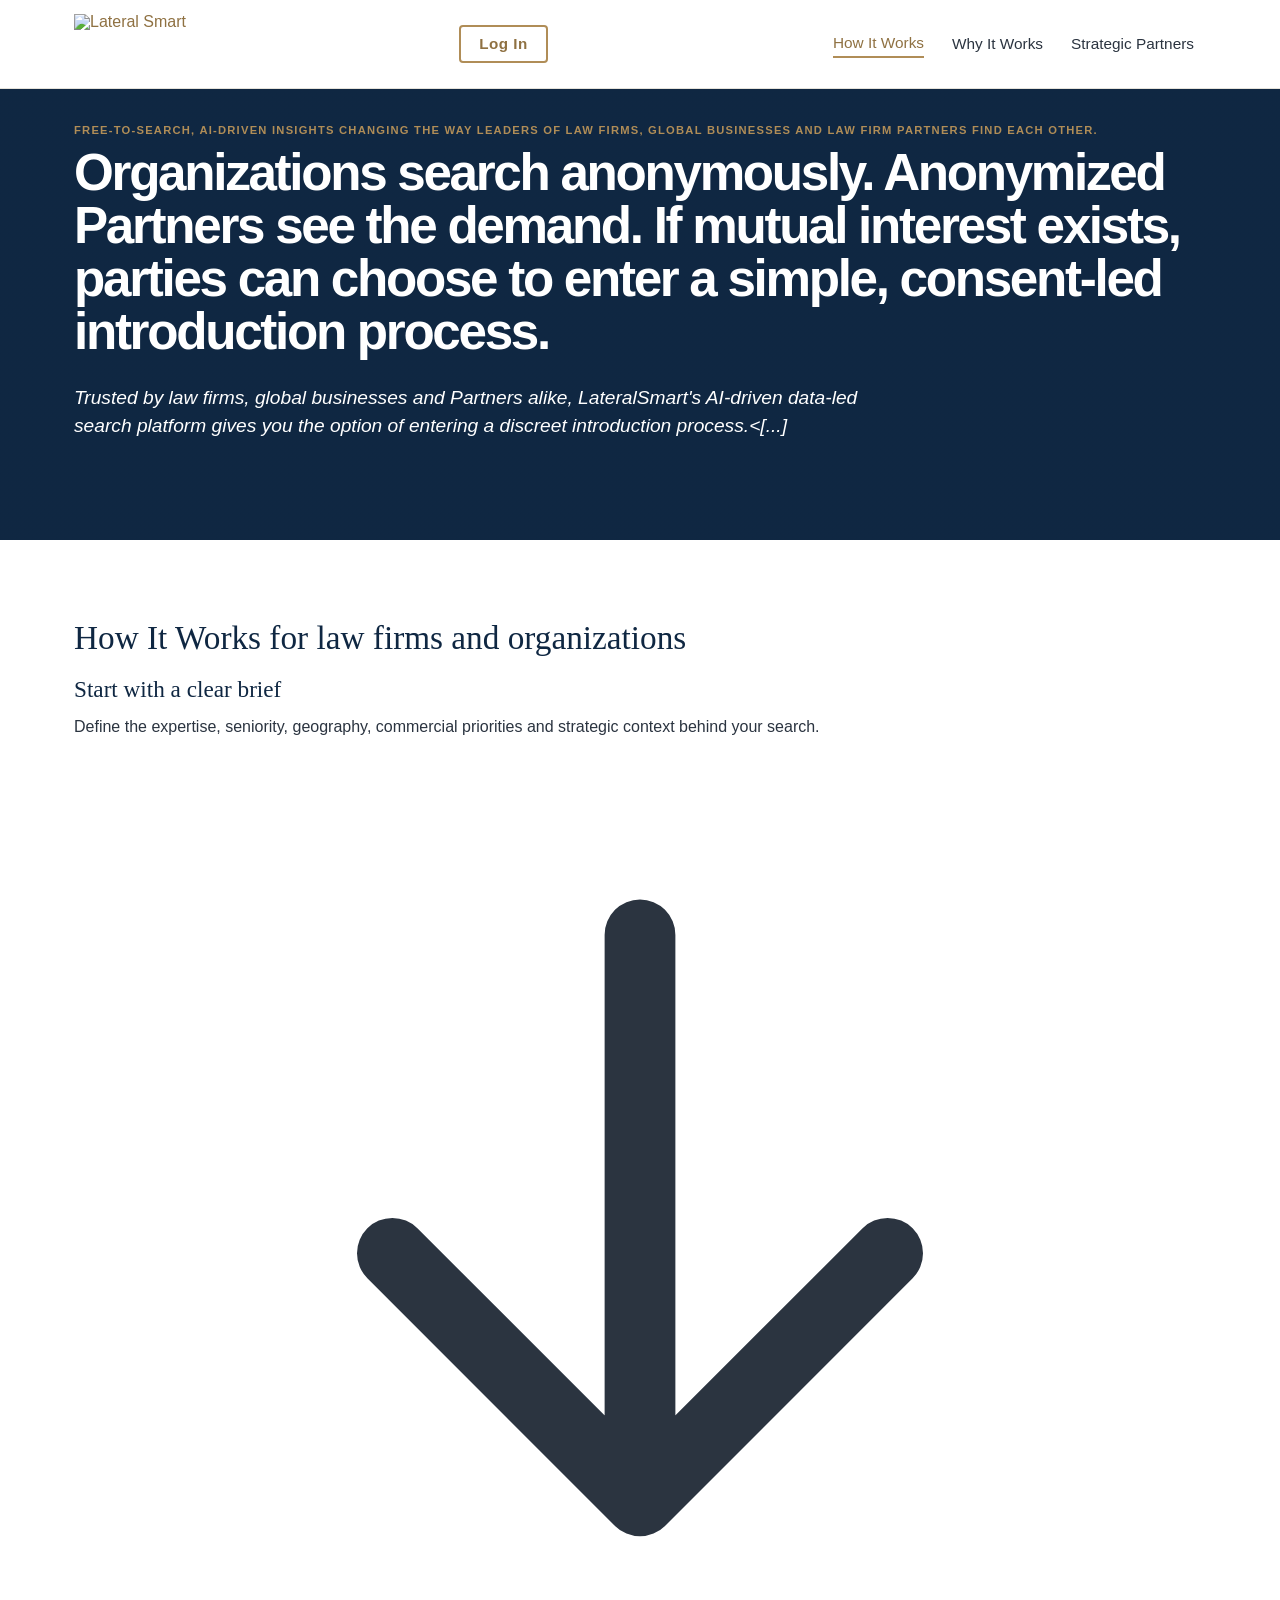
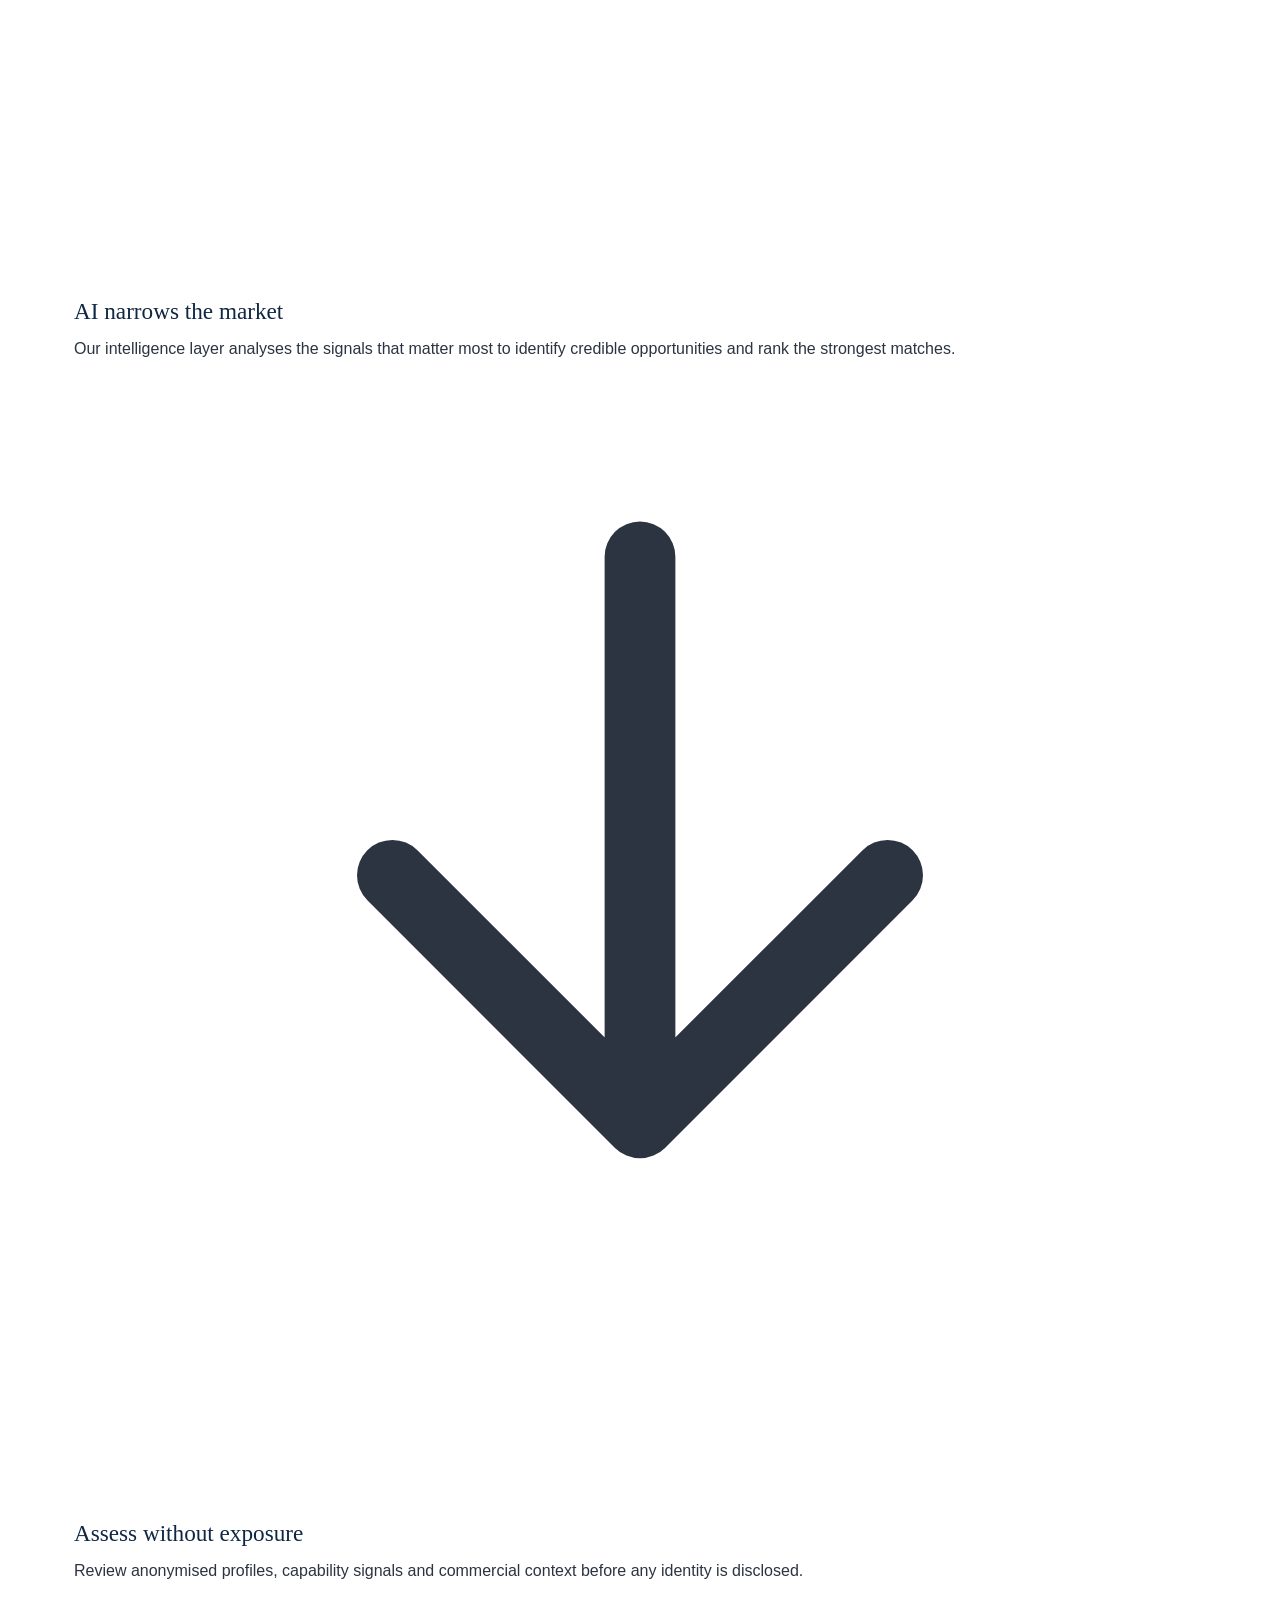
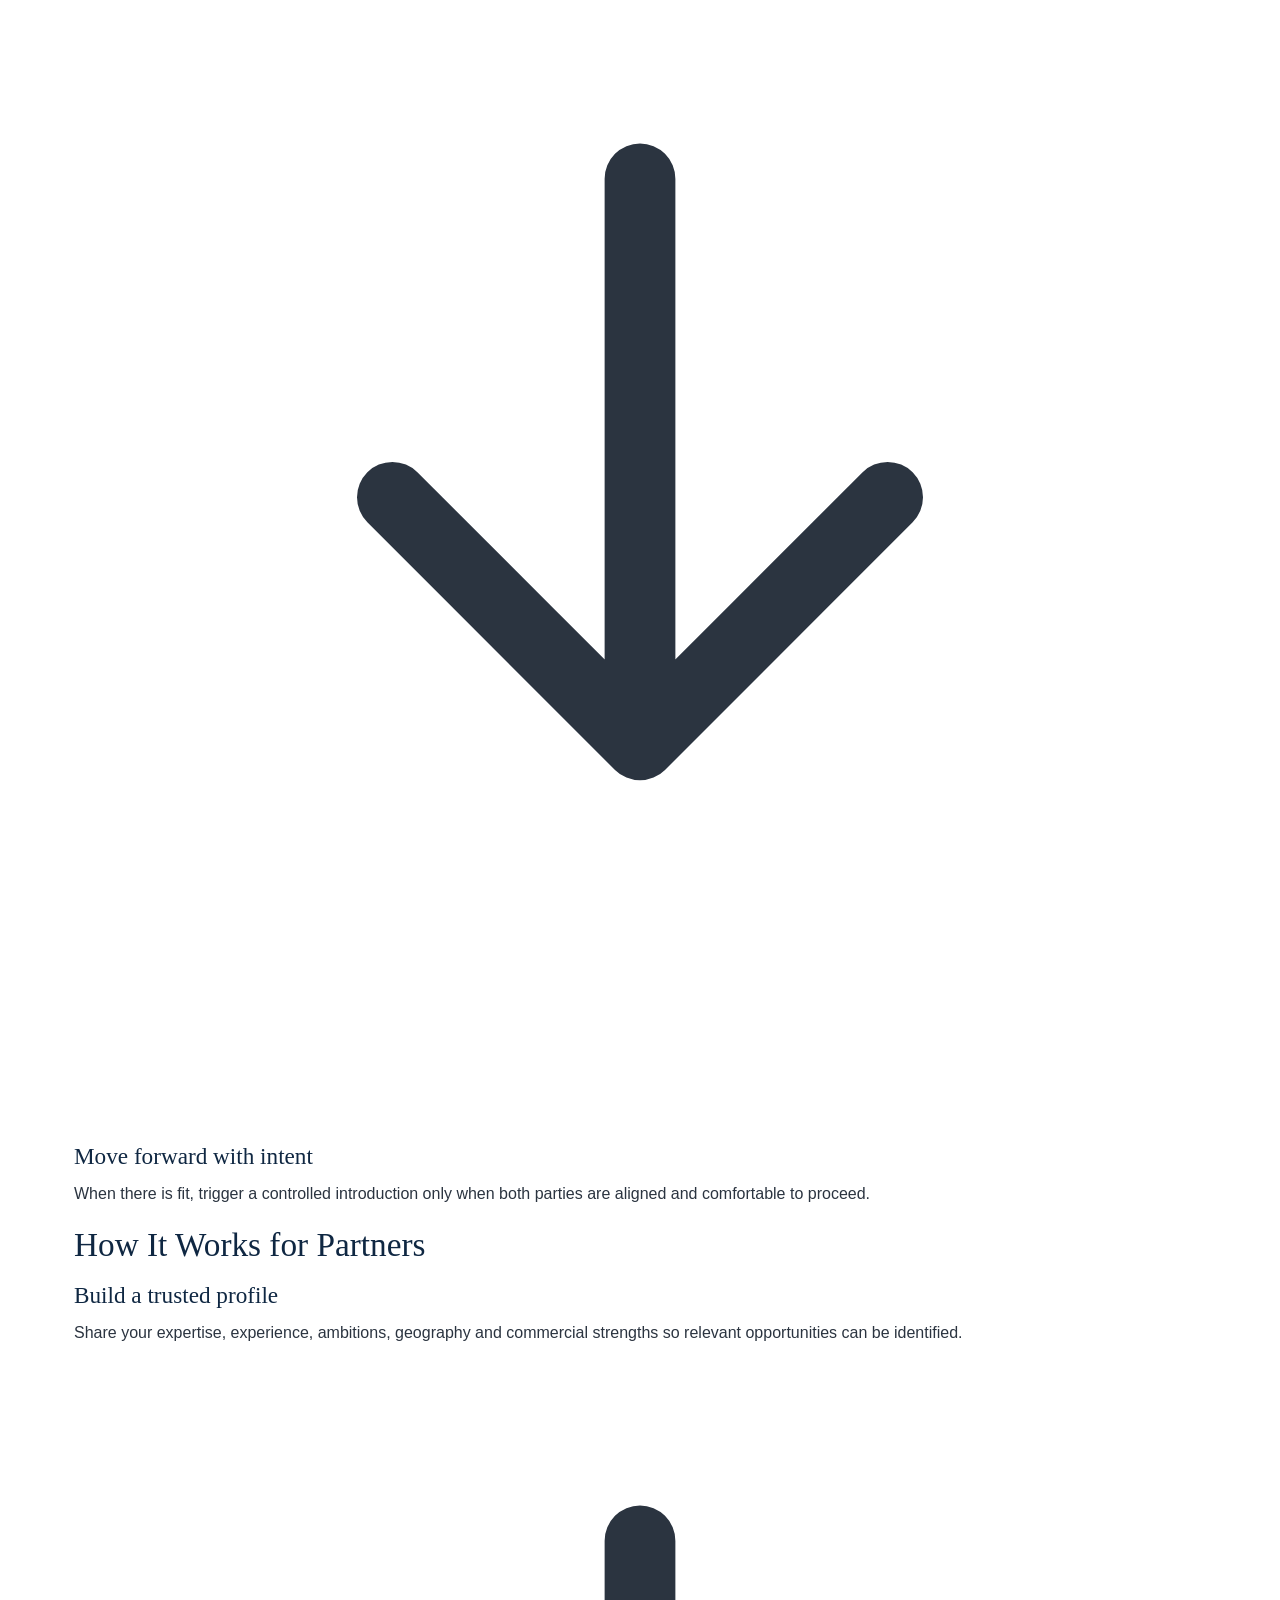
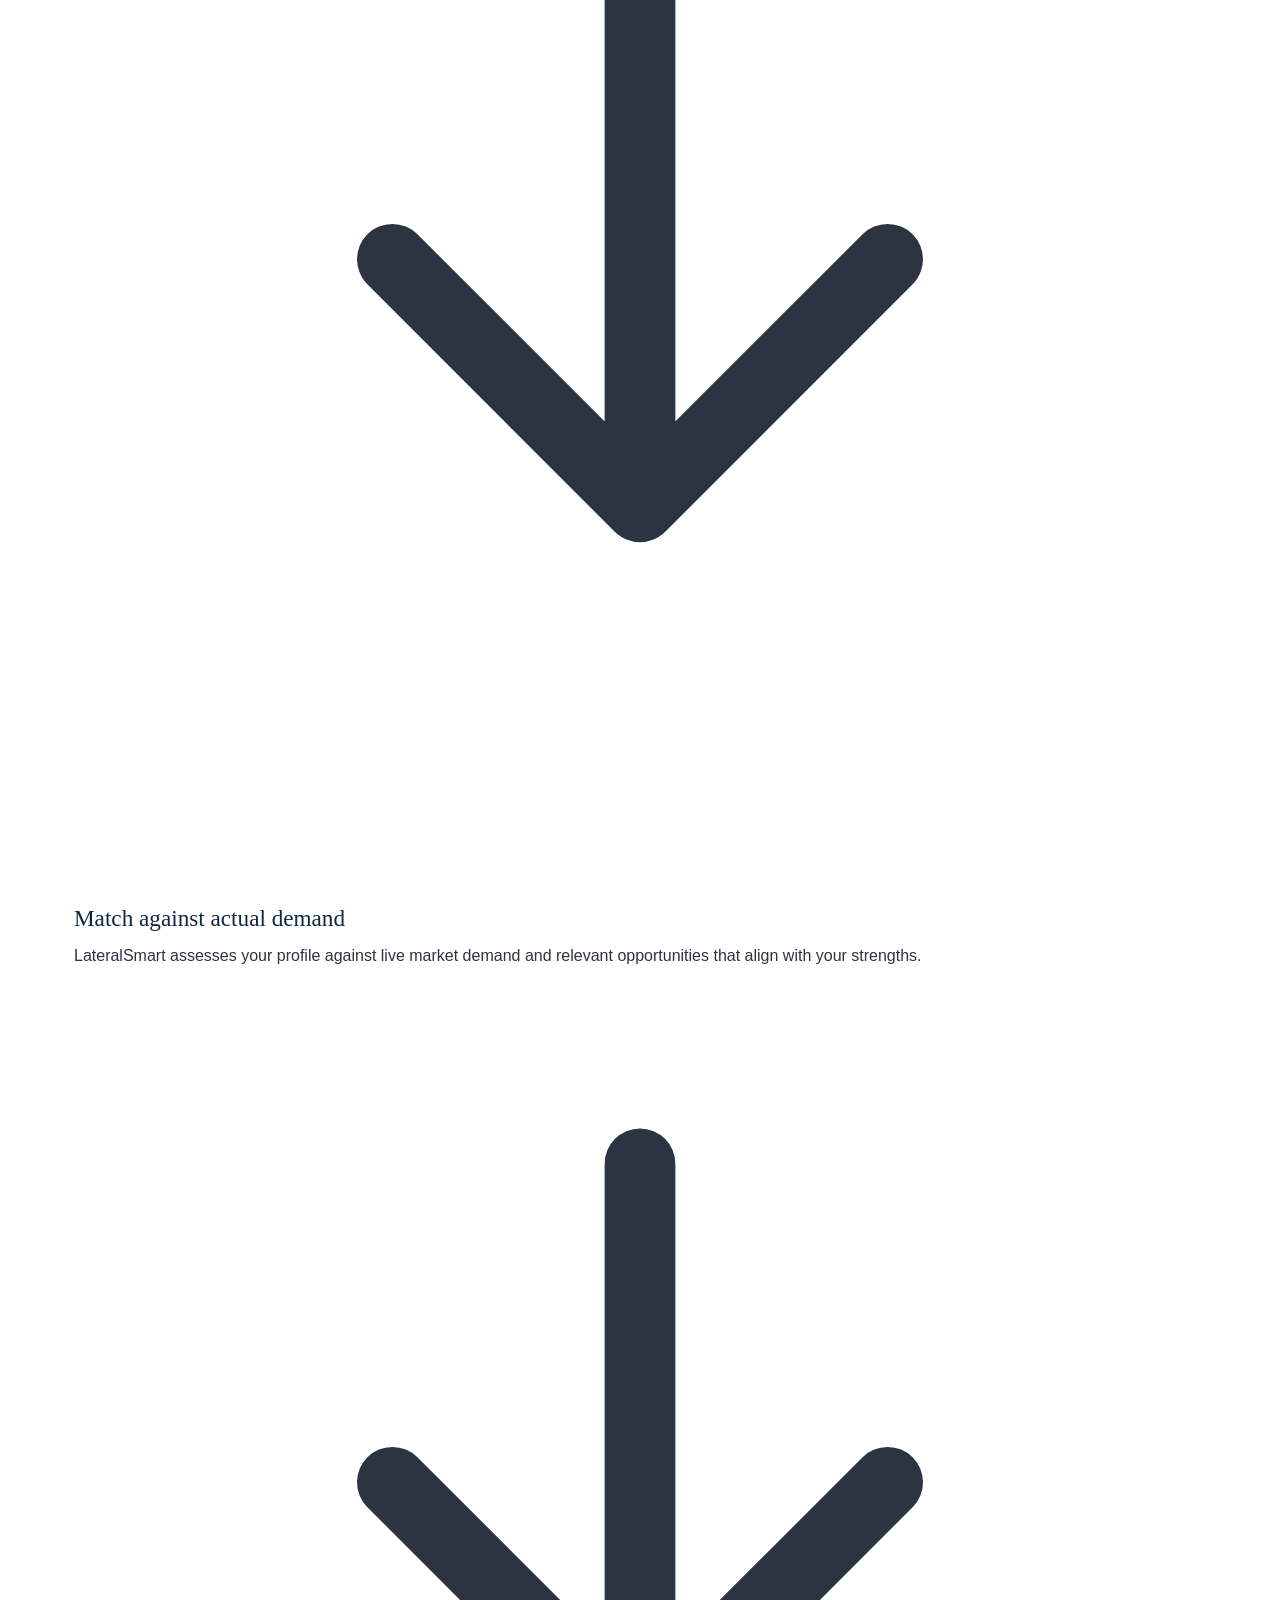
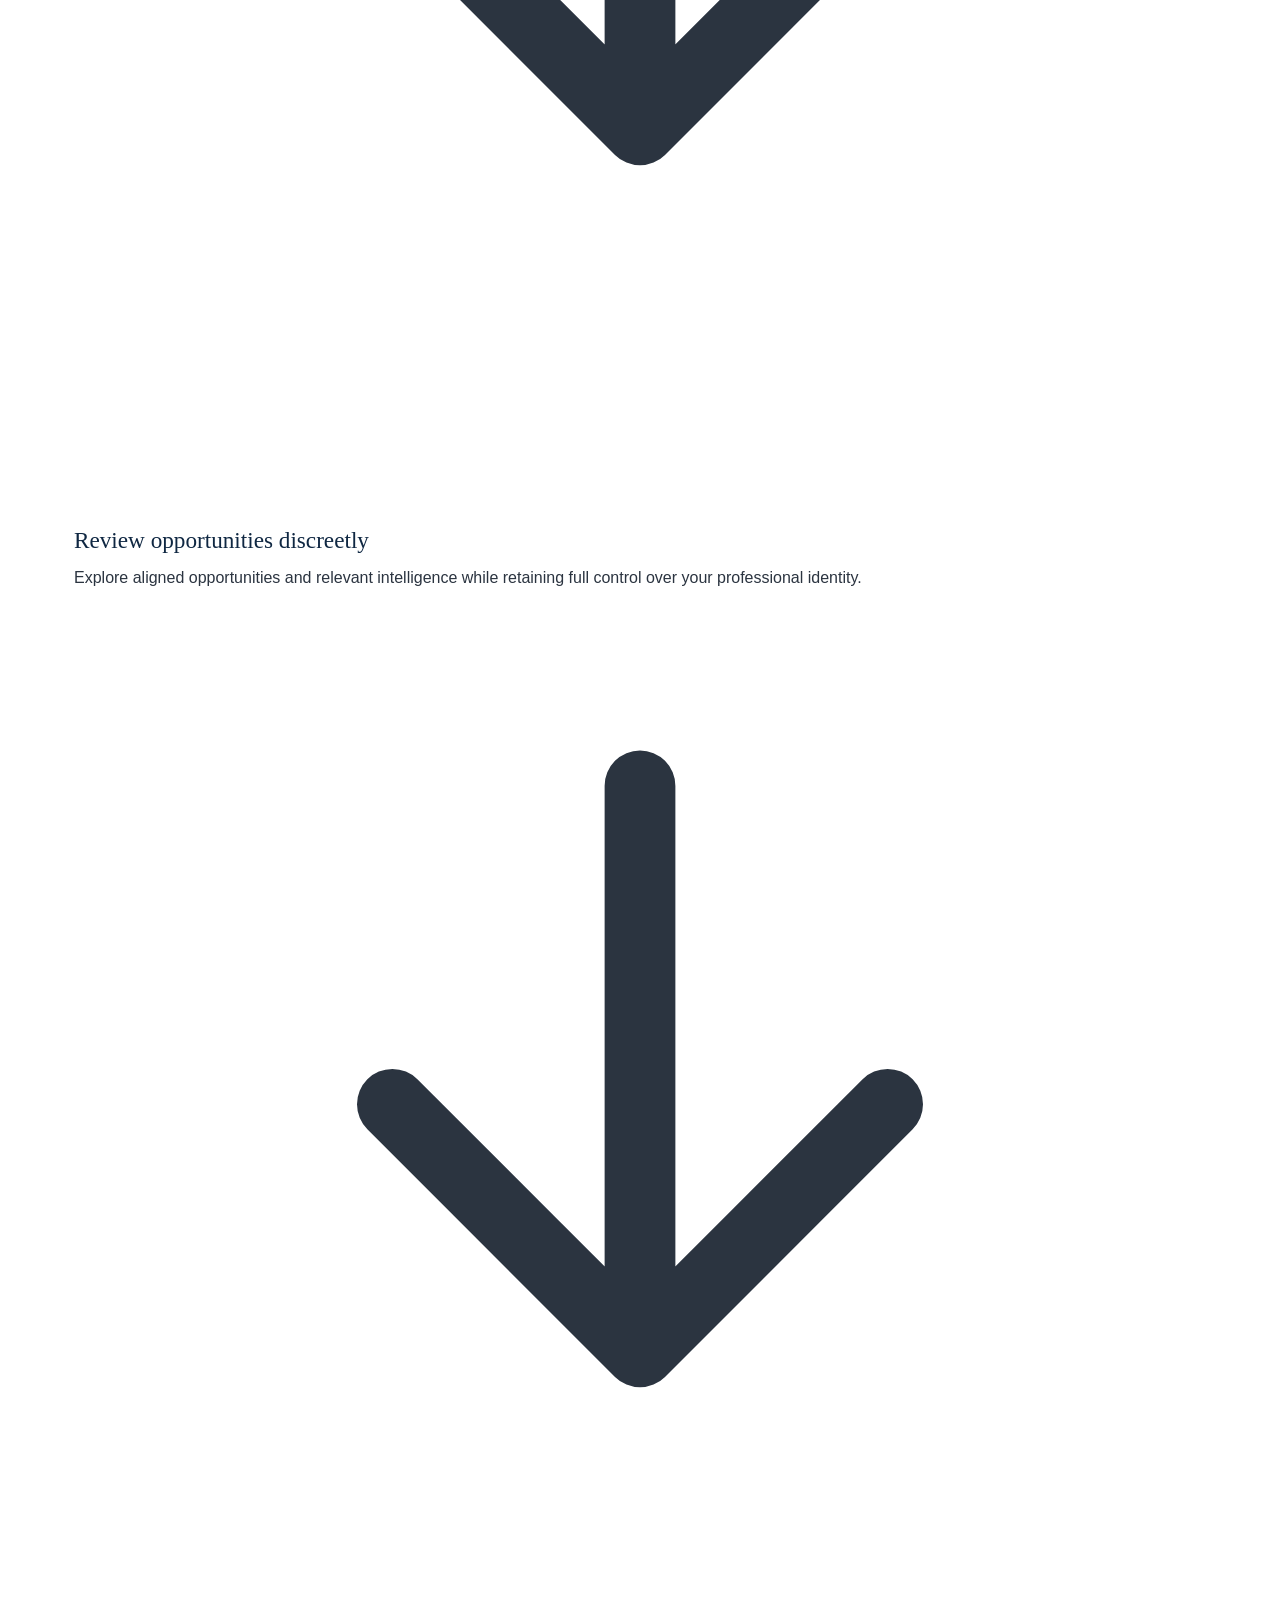
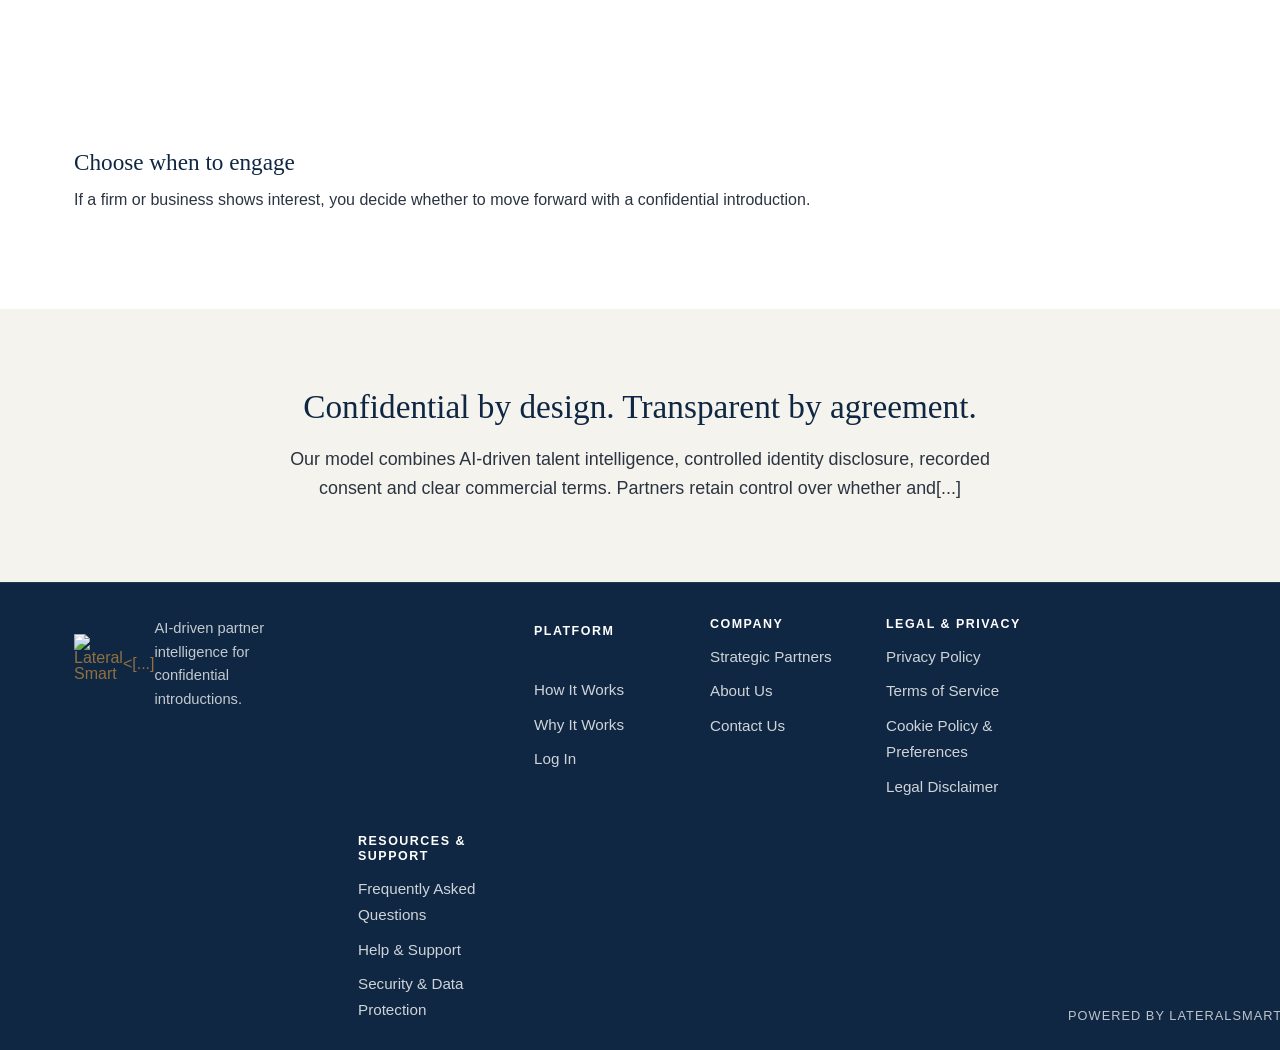
==== commit 5adeb040: "Update workflow wording on How It Works page" ====
--- a/how-it-works.html
+++ b/how-it-works.html
@@ -9,7 +9,7 @@
 <body>
   <header class="site-header">
     <div class="container header-inner">
-      <a class="logo" href="index.html" aria-label="Lateral Smart"><img src="https://github.com/user-attachments/assets/96243401-67ee-42fc-a3ef-31da36f68163" alt="Lateral Smart" class="brand-logo"></a>
+      <a class="logo" href="index.html" aria-label="Lateral Smart"><img src="https://github.com/user-attachments/assets/96243401-67ee-42fc-a3ef-31da36f68163" alt="Lateral Smart" class="brand-logo"></a[...]
 
       <div class="header-actions">
         <a class="btn btn-small btn-outline login-link" href="#">Log In</a>
@@ -32,7 +32,7 @@
       <div class="container">
         <p class="eyebrow">Free-to-search, AI-driven insights changing the way leaders of law firms, global businesses and law firm Partners find each other.</p>
         <h1>Organizations search anonymously. Anonymized Partners see the demand. If mutual interest exists, parties can choose to enter a simple, consent-led introduction process.</h1>
-        <p class="lead">Trusted by law firms, global businesses and Partners alike, LateralSmart's AI-driven data-led search platform gives you the option of entering a discreet introduction process.</p>
+        <p class="lead">Trusted by law firms, global businesses and Partners alike, LateralSmart's AI-driven data-led search platform gives you the option of entering a discreet introduction process.<[...]
       </div>
     </section>
 
@@ -41,76 +41,76 @@
         <div class="workflow-grid">
           <div class="workflow-column">
             <h2>How It Works for law firms and organizations</h2>
-            <ol class="workflow-list">
-              <li class="workflow-step">
-                <h3>Type a simple, one-line, confidential, free search for a straetegic priority or requirement.</h3>
-                <p>Include expertise, seniority, industry experience, geography, commercial metrics and strategic objectives.</p>
-              </li>
+            <div class="workflow-list">
+              <div class="workflow-step">
+                <h3>Start with a clear brief</h3>
+                <p>Define the expertise, seniority, geography, commercial priorities and strategic context behind your search.</p>
+              </div>
               <div class="workflow-arrow" aria-hidden="true">
                 <svg viewBox="0 0 64 64" xmlns="http://www.w3.org/2000/svg">
                   <path d="M32 10V42M18 28L32 42L46 28" fill="none" stroke="currentColor" stroke-width="4" stroke-linecap="round" stroke-linejoin="round"/>
                 </svg>
               </div>
-              <li class="workflow-step">
-                <h3>LateralSmart's AI intelligence platform analyses relevant data to identify, assess and rank a limited number of potential Partner prospects.</h3>
-                <p>Converting your simple search into actionable insights based on experience, expertise and professional suitability.</p>
-              </li>
+              <div class="workflow-step">
+                <h3>AI narrows the market</h3>
+                <p>Our intelligence layer analyses the signals that matter most to identify credible opportunities and rank the strongest matches.</p>
+              </div>
               <div class="workflow-arrow" aria-hidden="true">
                 <svg viewBox="0 0 64 64" xmlns="http://www.w3.org/2000/svg">
                   <path d="M32 10V42M18 28L32 42L46 28" fill="none" stroke="currentColor" stroke-width="4" stroke-linecap="round" stroke-linejoin="round"/>
                 </svg>
               </div>
-              <li class="workflow-step">
-                <h3>Confidentially search and review anonymised Partner profiles, data and valuable intelligence before identities are disclosed.</h3>
-                <p>LateralSmart's AI-driven platform enables informed decisions while protecting professional confidentiality.</p>
-              </li>
+              <div class="workflow-step">
+                <h3>Assess without exposure</h3>
+                <p>Review anonymised profiles, capability signals and commercial context before any identity is disclosed.</p>
+              </div>
               <div class="workflow-arrow" aria-hidden="true">
                 <svg viewBox="0 0 64 64" xmlns="http://www.w3.org/2000/svg">
                   <path d="M32 10V42M18 28L32 42L46 28" fill="none" stroke="currentColor" stroke-width="4" stroke-linecap="round" stroke-linejoin="round"/>
                 </svg>
               </div>
-              <li class="workflow-step">
-                <h3>When a law firm or business wishes to engage with you, the platform flags this and can facilitate a confidential, consent-led introduction at your direction.</h3>
-                <p>A secure flagging system enables you to establish interest and obtain relevant consents before either party shares their identity or details.</p>
-              </li>
-            </ol>
+              <div class="workflow-step">
+                <h3>Move forward with intent</h3>
+                <p>When there is fit, trigger a controlled introduction only when both parties are aligned and comfortable to proceed.</p>
+              </div>
+            </div>
           </div>
 
           <div class="workflow-column">
             <h2>How It Works for Partners</h2>
-            <ol class="workflow-list">
-              <li class="workflow-step">
-                <h3>Confidentially outline your expertise, experience and ambitions to help LateralSmart identify relevant opportunities.</h3>
-                <p>Share your specialisms, seniority, industry experience, geography, commercial achievements and strategic priorities.</p>
-              </li>
+            <div class="workflow-list">
+              <div class="workflow-step">
+                <h3>Build a trusted profile</h3>
+                <p>Share your expertise, experience, ambitions, geography and commercial strengths so relevant opportunities can be identified.</p>
+              </div>
               <div class="workflow-arrow" aria-hidden="true">
                 <svg viewBox="0 0 64 64" xmlns="http://www.w3.org/2000/svg">
                   <path d="M32 10V42M18 28L32 42L46 28" fill="none" stroke="currentColor" stroke-width="4" stroke-linecap="round" stroke-linejoin="round"/>
                 </svg>
               </div>
-              <li class="workflow-step">
-                <h3>LateralSmart analyses relevant data and demand to assess your anonymized profile against suitable Partner opportunities.</h3>
-                <p>Matching your expertise, experience and commercial track record to the strategic requirements of law firms and businesses.</p>
-              </li>
+              <div class="workflow-step">
+                <h3>Match against actual demand</h3>
+                <p>LateralSmart assesses your profile against live market demand and relevant opportunities that align with your strengths.</p>
+              </div>
               <div class="workflow-arrow" aria-hidden="true">
                 <svg viewBox="0 0 64 64" xmlns="http://www.w3.org/2000/svg">
                   <path d="M32 10V42M18 28L32 42L46 28" fill="none" stroke="currentColor" stroke-width="4" stroke-linecap="round" stroke-linejoin="round"/>
                 </svg>
               </div>
-              <li class="workflow-step">
-                <h3>Your anonymised profile and relevant intelligence informs opportunity matching while you maintain full control over your identity.</h3>
-                <p>LateralSmart’s AI-driven platform supports informed consideration of relevant opportunities while protecting your professional confidentiality.</p>
-              </li>
+              <div class="workflow-step">
+                <h3>Review opportunities discreetly</h3>
+                <p>Explore aligned opportunities and relevant intelligence while retaining full control over your professional identity.</p>
+              </div>
               <div class="workflow-arrow" aria-hidden="true">
                 <svg viewBox="0 0 64 64" xmlns="http://www.w3.org/2000/svg">
                   <path d="M32 10V42M18 28L32 42L46 28" fill="none" stroke="currentColor" stroke-width="4" stroke-linecap="round" stroke-linejoin="round"/>
                 </svg>
               </div>
-              <li class="workflow-step">
-                <h3>When a law firm or business expresses interest, you retain control over whether to proceed with a confidential introduction.</h3>
-                <p>A secure flagging system enables interest and relevant consents to be established before either party shares their identity or details.</p>
-              </li>
-            </ol>
+              <div class="workflow-step">
+                <h3>Choose when to engage</h3>
+                <p>If a firm or business shows interest, you decide whether to move forward with a confidential introduction.</p>
+              </div>
+            </div>
           </div>
         </div>
       </div>
@@ -119,7 +119,7 @@
     <section class="section alt center">
       <div class="container">
         <h2>Confidential by design. Transparent by agreement.</h2>
-        <p class="section-intro">Our model combines AI-driven talent intelligence, controlled identity disclosure, recorded consent and clear commercial terms. Partners retain control over whether and how they engage, while organizations gain access to relevant, appropriately matched opportunities.</p>
+        <p class="section-intro">Our model combines AI-driven talent intelligence, controlled identity disclosure, recorded consent and clear commercial terms. Partners retain control over whether and[...]
       </div>
     </section>
   </main>
@@ -127,7 +127,7 @@
   <footer class="site-footer">
     <div class="container footer-inner">
       <div class="footer-brand">
-        <a class="logo" href="index.html" aria-label="Lateral Smart"><img src="https://github.com/user-attachments/assets/96243401-67ee-42fc-a3ef-31da36f68163" alt="Lateral Smart" class="brand-logo"></a>
+        <a class="logo" href="index.html" aria-label="Lateral Smart"><img src="https://github.com/user-attachments/assets/96243401-67ee-42fc-a3ef-31da36f68163" alt="Lateral Smart" class="brand-logo"><[...]
         <p>AI-driven partner intelligence for confidential introductions.</p>
       </div>
 
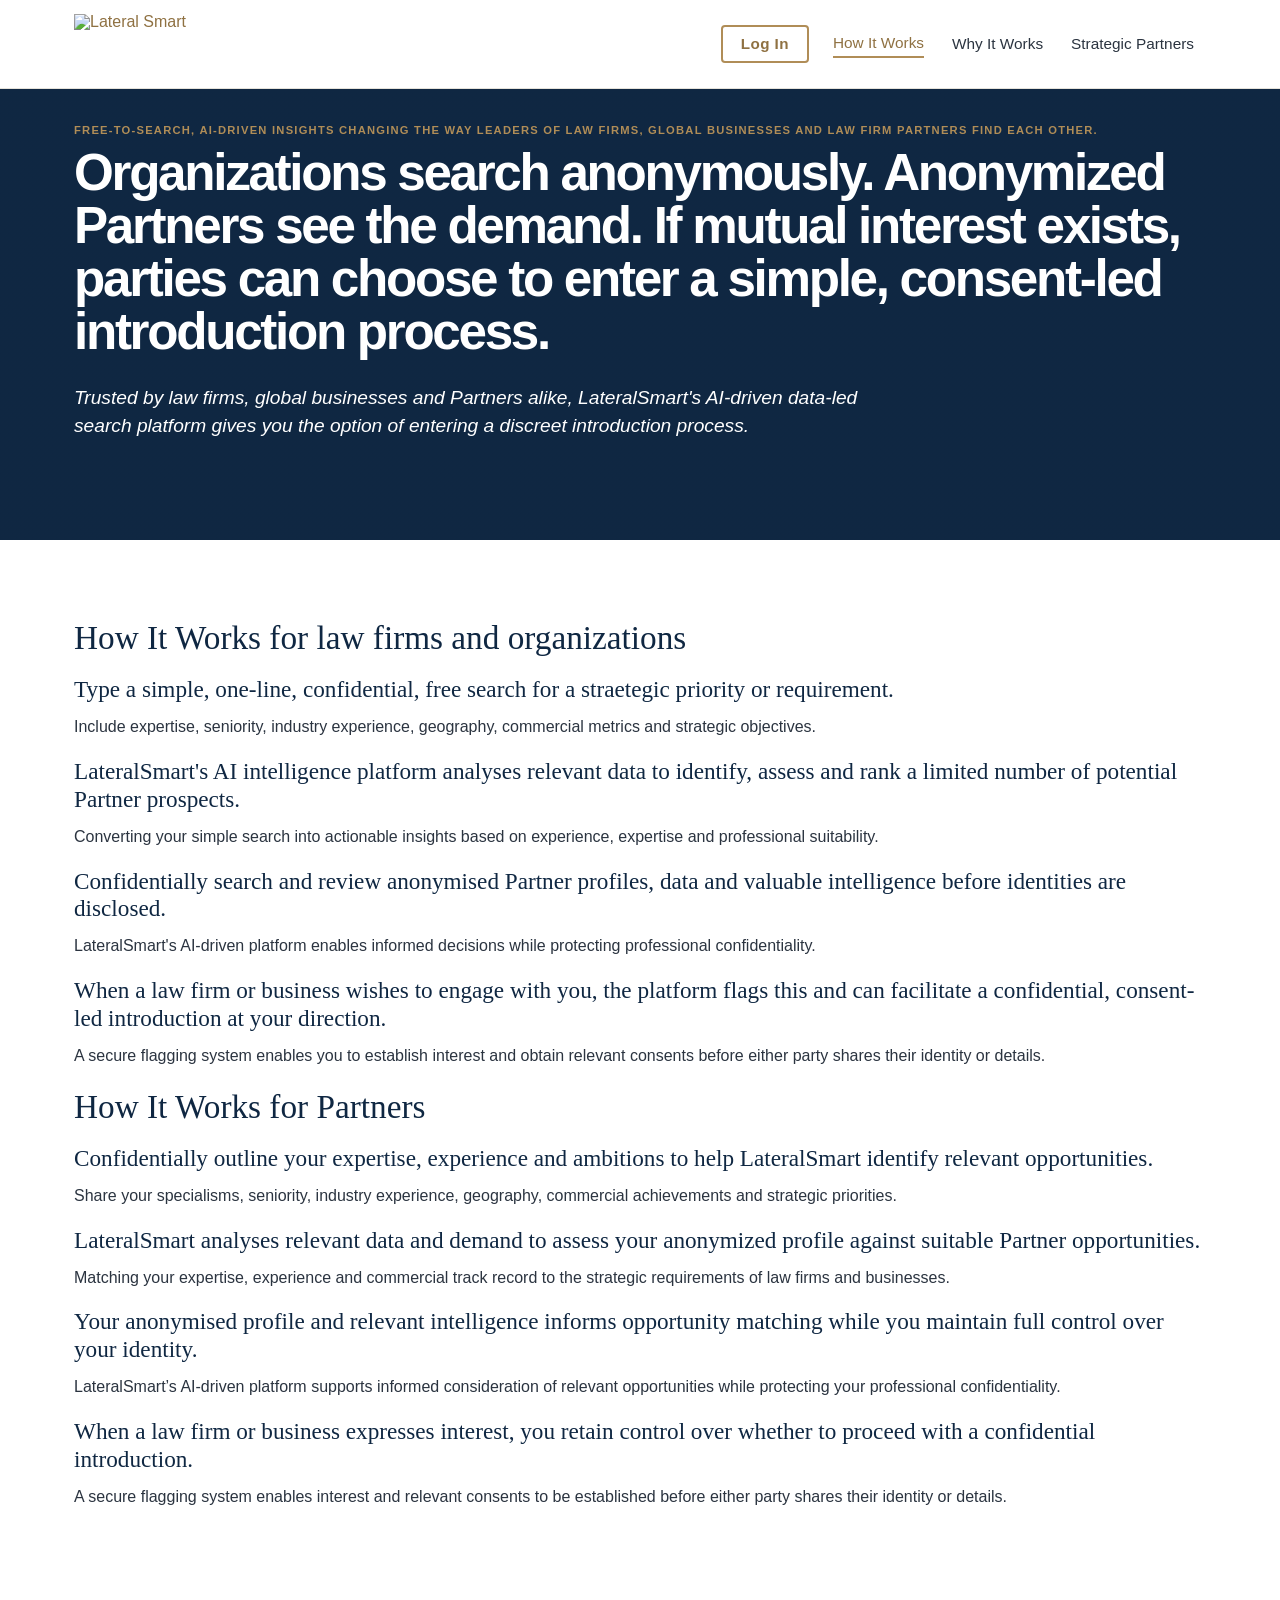
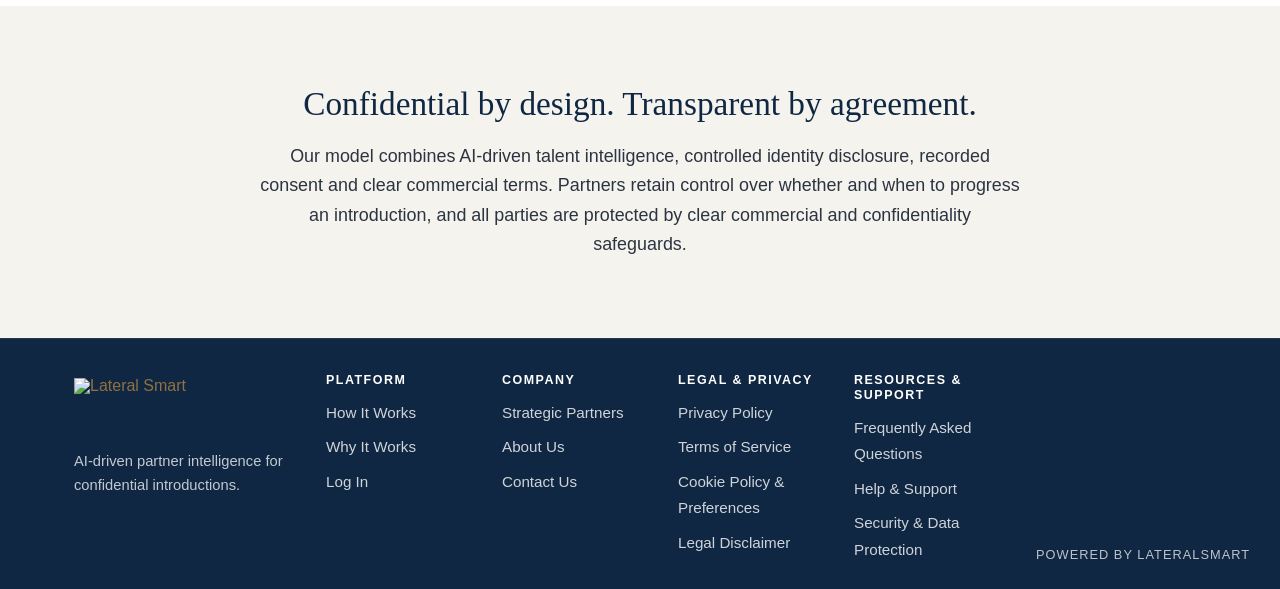
==== commit f81bb26f: "Revert workflow copy and remove arrows by styling four boxed steps" ====
--- a/how-it-works.html
+++ b/how-it-works.html
@@ -9,7 +9,7 @@
 <body>
   <header class="site-header">
     <div class="container header-inner">
-      <a class="logo" href="index.html" aria-label="Lateral Smart"><img src="https://github.com/user-attachments/assets/96243401-67ee-42fc-a3ef-31da36f68163" alt="Lateral Smart" class="brand-logo"></a[...]
+      <a class="logo" href="index.html" aria-label="Lateral Smart"><img src="https://github.com/user-attachments/assets/96243401-67ee-42fc-a3ef-31da36f68163" alt="Lateral Smart" class="brand-logo"></a>
 
       <div class="header-actions">
         <a class="btn btn-small btn-outline login-link" href="#">Log In</a>
@@ -32,7 +32,7 @@
       <div class="container">
         <p class="eyebrow">Free-to-search, AI-driven insights changing the way leaders of law firms, global businesses and law firm Partners find each other.</p>
         <h1>Organizations search anonymously. Anonymized Partners see the demand. If mutual interest exists, parties can choose to enter a simple, consent-led introduction process.</h1>
-        <p class="lead">Trusted by law firms, global businesses and Partners alike, LateralSmart's AI-driven data-led search platform gives you the option of entering a discreet introduction process.<[...]
+        <p class="lead">Trusted by law firms, global businesses and Partners alike, LateralSmart's AI-driven data-led search platform gives you the option of entering a discreet introduction process.</p>
       </div>
     </section>
 
@@ -43,35 +43,20 @@
             <h2>How It Works for law firms and organizations</h2>
             <div class="workflow-list">
               <div class="workflow-step">
-                <h3>Start with a clear brief</h3>
-                <p>Define the expertise, seniority, geography, commercial priorities and strategic context behind your search.</p>
-              </div>
-              <div class="workflow-arrow" aria-hidden="true">
-                <svg viewBox="0 0 64 64" xmlns="http://www.w3.org/2000/svg">
-                  <path d="M32 10V42M18 28L32 42L46 28" fill="none" stroke="currentColor" stroke-width="4" stroke-linecap="round" stroke-linejoin="round"/>
-                </svg>
+                <h3>Type a simple, one-line, confidential, free search for a straetegic priority or requirement.</h3>
+                <p>Include expertise, seniority, industry experience, geography, commercial metrics and strategic objectives.</p>
               </div>
               <div class="workflow-step">
-                <h3>AI narrows the market</h3>
-                <p>Our intelligence layer analyses the signals that matter most to identify credible opportunities and rank the strongest matches.</p>
-              </div>
-              <div class="workflow-arrow" aria-hidden="true">
-                <svg viewBox="0 0 64 64" xmlns="http://www.w3.org/2000/svg">
-                  <path d="M32 10V42M18 28L32 42L46 28" fill="none" stroke="currentColor" stroke-width="4" stroke-linecap="round" stroke-linejoin="round"/>
-                </svg>
+                <h3>LateralSmart's AI intelligence platform analyses relevant data to identify, assess and rank a limited number of potential Partner prospects.</h3>
+                <p>Converting your simple search into actionable insights based on experience, expertise and professional suitability.</p>
               </div>
               <div class="workflow-step">
-                <h3>Assess without exposure</h3>
-                <p>Review anonymised profiles, capability signals and commercial context before any identity is disclosed.</p>
-              </div>
-              <div class="workflow-arrow" aria-hidden="true">
-                <svg viewBox="0 0 64 64" xmlns="http://www.w3.org/2000/svg">
-                  <path d="M32 10V42M18 28L32 42L46 28" fill="none" stroke="currentColor" stroke-width="4" stroke-linecap="round" stroke-linejoin="round"/>
-                </svg>
+                <h3>Confidentially search and review anonymised Partner profiles, data and valuable intelligence before identities are disclosed.</h3>
+                <p>LateralSmart's AI-driven platform enables informed decisions while protecting professional confidentiality.</p>
               </div>
               <div class="workflow-step">
-                <h3>Move forward with intent</h3>
-                <p>When there is fit, trigger a controlled introduction only when both parties are aligned and comfortable to proceed.</p>
+                <h3>When a law firm or business wishes to engage with you, the platform flags this and can facilitate a confidential, consent-led introduction at your direction.</h3>
+                <p>A secure flagging system enables you to establish interest and obtain relevant consents before either party shares their identity or details.</p>
               </div>
             </div>
           </div>
@@ -80,35 +65,20 @@
             <h2>How It Works for Partners</h2>
             <div class="workflow-list">
               <div class="workflow-step">
-                <h3>Build a trusted profile</h3>
-                <p>Share your expertise, experience, ambitions, geography and commercial strengths so relevant opportunities can be identified.</p>
-              </div>
-              <div class="workflow-arrow" aria-hidden="true">
-                <svg viewBox="0 0 64 64" xmlns="http://www.w3.org/2000/svg">
-                  <path d="M32 10V42M18 28L32 42L46 28" fill="none" stroke="currentColor" stroke-width="4" stroke-linecap="round" stroke-linejoin="round"/>
-                </svg>
+                <h3>Confidentially outline your expertise, experience and ambitions to help LateralSmart identify relevant opportunities.</h3>
+                <p>Share your specialisms, seniority, industry experience, geography, commercial achievements and strategic priorities.</p>
               </div>
               <div class="workflow-step">
-                <h3>Match against actual demand</h3>
-                <p>LateralSmart assesses your profile against live market demand and relevant opportunities that align with your strengths.</p>
-              </div>
-              <div class="workflow-arrow" aria-hidden="true">
-                <svg viewBox="0 0 64 64" xmlns="http://www.w3.org/2000/svg">
-                  <path d="M32 10V42M18 28L32 42L46 28" fill="none" stroke="currentColor" stroke-width="4" stroke-linecap="round" stroke-linejoin="round"/>
-                </svg>
+                <h3>LateralSmart analyses relevant data and demand to assess your anonymized profile against suitable Partner opportunities.</h3>
+                <p>Matching your expertise, experience and commercial track record to the strategic requirements of law firms and businesses.</p>
               </div>
               <div class="workflow-step">
-                <h3>Review opportunities discreetly</h3>
-                <p>Explore aligned opportunities and relevant intelligence while retaining full control over your professional identity.</p>
-              </div>
-              <div class="workflow-arrow" aria-hidden="true">
-                <svg viewBox="0 0 64 64" xmlns="http://www.w3.org/2000/svg">
-                  <path d="M32 10V42M18 28L32 42L46 28" fill="none" stroke="currentColor" stroke-width="4" stroke-linecap="round" stroke-linejoin="round"/>
-                </svg>
+                <h3>Your anonymised profile and relevant intelligence informs opportunity matching while you maintain full control over your identity.</h3>
+                <p>LateralSmart’s AI-driven platform supports informed consideration of relevant opportunities while protecting your professional confidentiality.</p>
               </div>
               <div class="workflow-step">
-                <h3>Choose when to engage</h3>
-                <p>If a firm or business shows interest, you decide whether to move forward with a confidential introduction.</p>
+                <h3>When a law firm or business expresses interest, you retain control over whether to proceed with a confidential introduction.</h3>
+                <p>A secure flagging system enables interest and relevant consents to be established before either party shares their identity or details.</p>
               </div>
             </div>
           </div>
@@ -119,7 +89,7 @@
     <section class="section alt center">
       <div class="container">
         <h2>Confidential by design. Transparent by agreement.</h2>
-        <p class="section-intro">Our model combines AI-driven talent intelligence, controlled identity disclosure, recorded consent and clear commercial terms. Partners retain control over whether and[...]
+        <p class="section-intro">Our model combines AI-driven talent intelligence, controlled identity disclosure, recorded consent and clear commercial terms. Partners retain control over whether and when to progress an introduction, and all parties are protected by clear commercial and confidentiality safeguards.</p>
       </div>
     </section>
   </main>
@@ -127,7 +97,7 @@
   <footer class="site-footer">
     <div class="container footer-inner">
       <div class="footer-brand">
-        <a class="logo" href="index.html" aria-label="Lateral Smart"><img src="https://github.com/user-attachments/assets/96243401-67ee-42fc-a3ef-31da36f68163" alt="Lateral Smart" class="brand-logo"><[...]
+        <a class="logo" href="index.html" aria-label="Lateral Smart"><img src="https://github.com/user-attachments/assets/96243401-67ee-42fc-a3ef-31da36f68163" alt="Lateral Smart" class="brand-logo"></a>
         <p>AI-driven partner intelligence for confidential introductions.</p>
       </div>
 
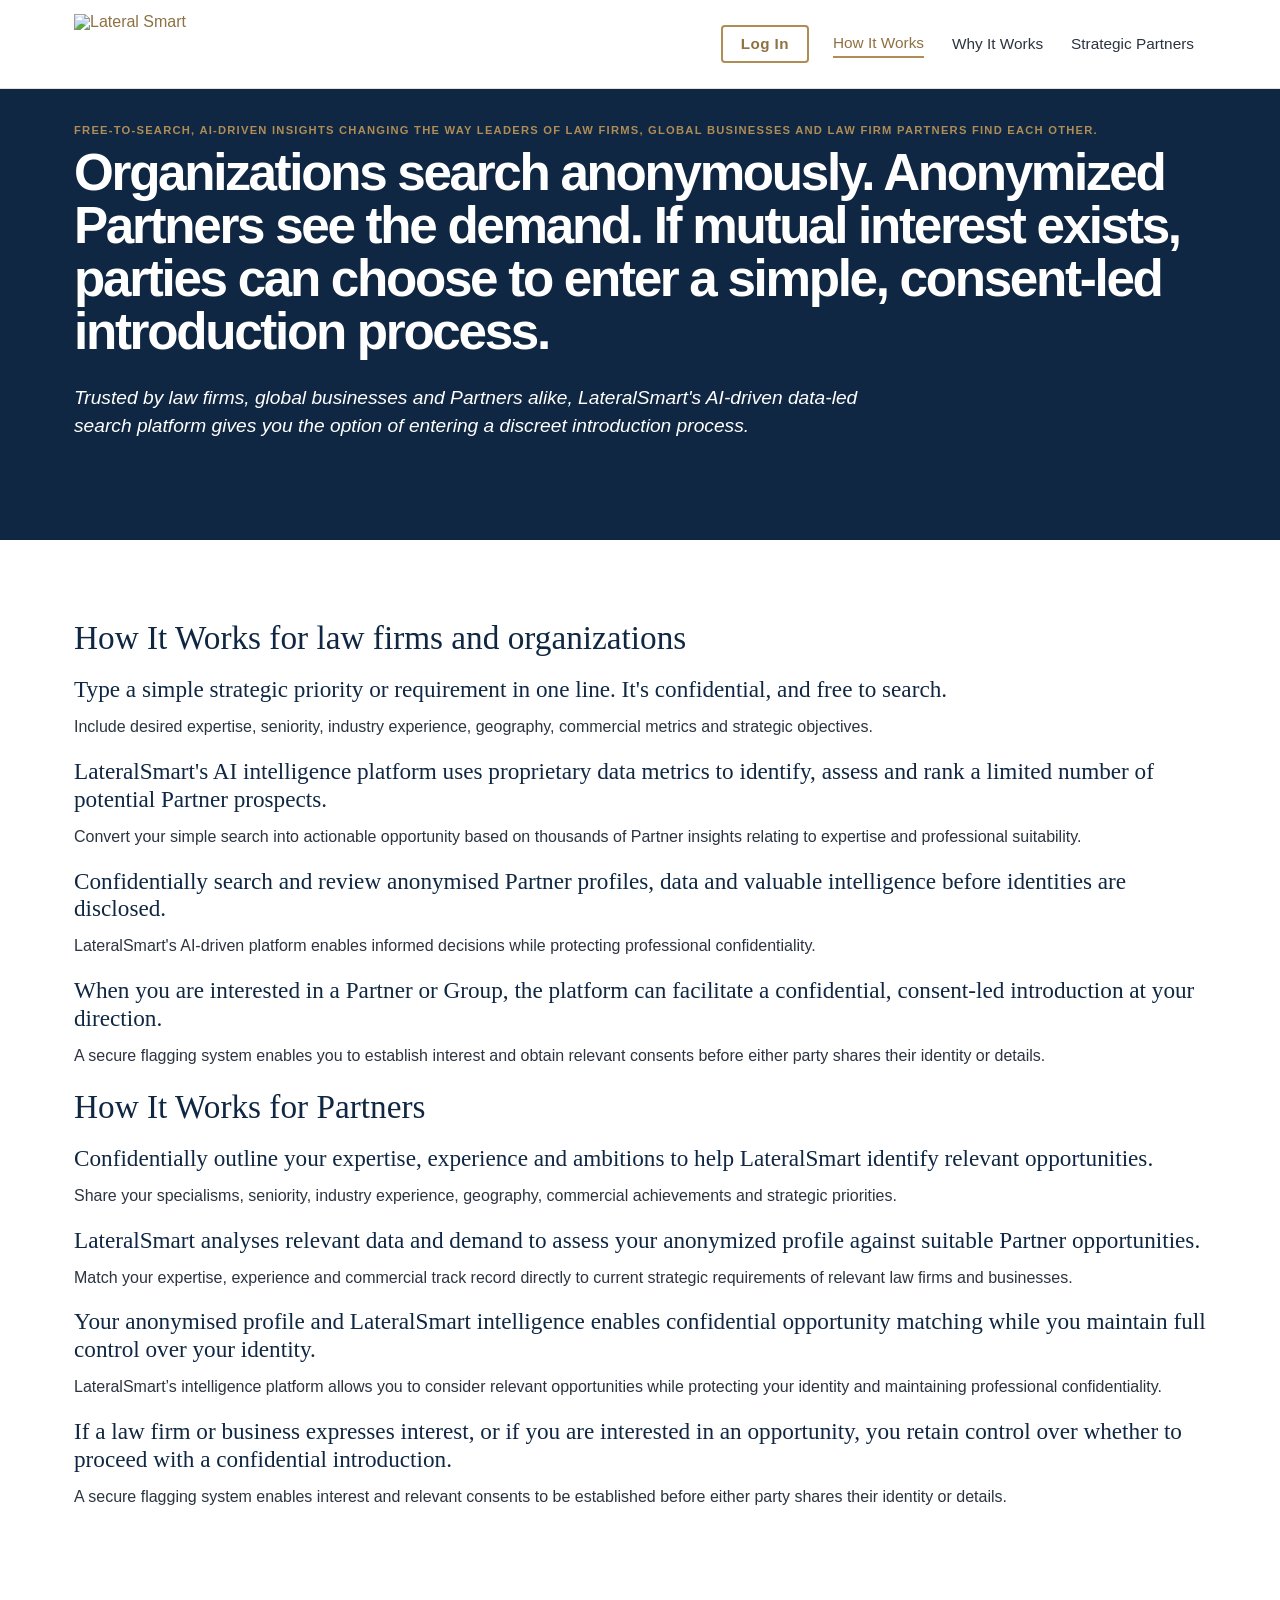
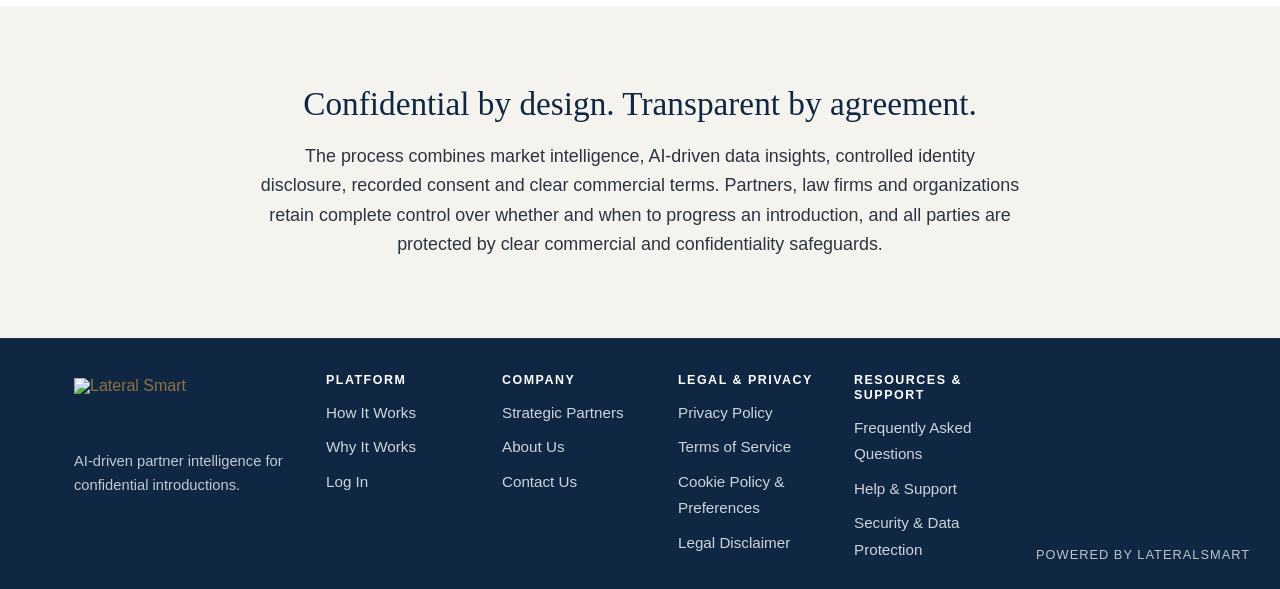
==== commit 43ddadc5: "Revise text for clarity and precision in workflow steps" ====
--- a/how-it-works.html
+++ b/how-it-works.html
@@ -43,19 +43,19 @@
             <h2>How It Works for law firms and organizations</h2>
             <div class="workflow-list">
               <div class="workflow-step">
-                <h3>Type a simple, one-line, confidential, free search for a straetegic priority or requirement.</h3>
-                <p>Include expertise, seniority, industry experience, geography, commercial metrics and strategic objectives.</p>
+                <h3>Type a simple strategic priority or requirement in one line. It's confidential, and free to search.</h3>
+                <p>Include desired expertise, seniority, industry experience, geography, commercial metrics and strategic objectives.</p>
               </div>
               <div class="workflow-step">
-                <h3>LateralSmart's AI intelligence platform analyses relevant data to identify, assess and rank a limited number of potential Partner prospects.</h3>
-                <p>Converting your simple search into actionable insights based on experience, expertise and professional suitability.</p>
+                <h3>LateralSmart's AI intelligence platform uses proprietary data metrics to identify, assess and rank a limited number of potential Partner prospects.</h3>
+                <p>Convert your simple search into actionable opportunity based on thousands of Partner insights relating to expertise and professional suitability.</p>
               </div>
               <div class="workflow-step">
                 <h3>Confidentially search and review anonymised Partner profiles, data and valuable intelligence before identities are disclosed.</h3>
                 <p>LateralSmart's AI-driven platform enables informed decisions while protecting professional confidentiality.</p>
               </div>
               <div class="workflow-step">
-                <h3>When a law firm or business wishes to engage with you, the platform flags this and can facilitate a confidential, consent-led introduction at your direction.</h3>
+                <h3>When you are interested in a Partner or Group, the platform can facilitate a confidential, consent-led introduction at your direction.</h3>
                 <p>A secure flagging system enables you to establish interest and obtain relevant consents before either party shares their identity or details.</p>
               </div>
             </div>
@@ -70,14 +70,14 @@
               </div>
               <div class="workflow-step">
                 <h3>LateralSmart analyses relevant data and demand to assess your anonymized profile against suitable Partner opportunities.</h3>
-                <p>Matching your expertise, experience and commercial track record to the strategic requirements of law firms and businesses.</p>
+                <p>Match your expertise, experience and commercial track record directly to current strategic requirements of relevant law firms and businesses.</p>
               </div>
               <div class="workflow-step">
-                <h3>Your anonymised profile and relevant intelligence informs opportunity matching while you maintain full control over your identity.</h3>
-                <p>LateralSmart’s AI-driven platform supports informed consideration of relevant opportunities while protecting your professional confidentiality.</p>
+                <h3>Your anonymised profile and LateralSmart intelligence enables confidential opportunity matching while you maintain full control over your identity.</h3>
+                <p>LateralSmart’s intelligence platform allows you to consider relevant opportunities while protecting your identity and maintaining professional confidentiality.</p>
               </div>
               <div class="workflow-step">
-                <h3>When a law firm or business expresses interest, you retain control over whether to proceed with a confidential introduction.</h3>
+                <h3>If a law firm or business expresses interest, or if you are interested in an opportunity, you retain control over whether to proceed with a confidential introduction.</h3>
                 <p>A secure flagging system enables interest and relevant consents to be established before either party shares their identity or details.</p>
               </div>
             </div>
@@ -89,7 +89,7 @@
     <section class="section alt center">
       <div class="container">
         <h2>Confidential by design. Transparent by agreement.</h2>
-        <p class="section-intro">Our model combines AI-driven talent intelligence, controlled identity disclosure, recorded consent and clear commercial terms. Partners retain control over whether and when to progress an introduction, and all parties are protected by clear commercial and confidentiality safeguards.</p>
+        <p class="section-intro">The process combines market intelligence, AI-driven data insights, controlled identity disclosure, recorded consent and clear commercial terms. Partners, law firms and organizations retain complete control over whether and when to progress an introduction, and all parties are protected by clear commercial and confidentiality safeguards.</p>
       </div>
     </section>
   </main>
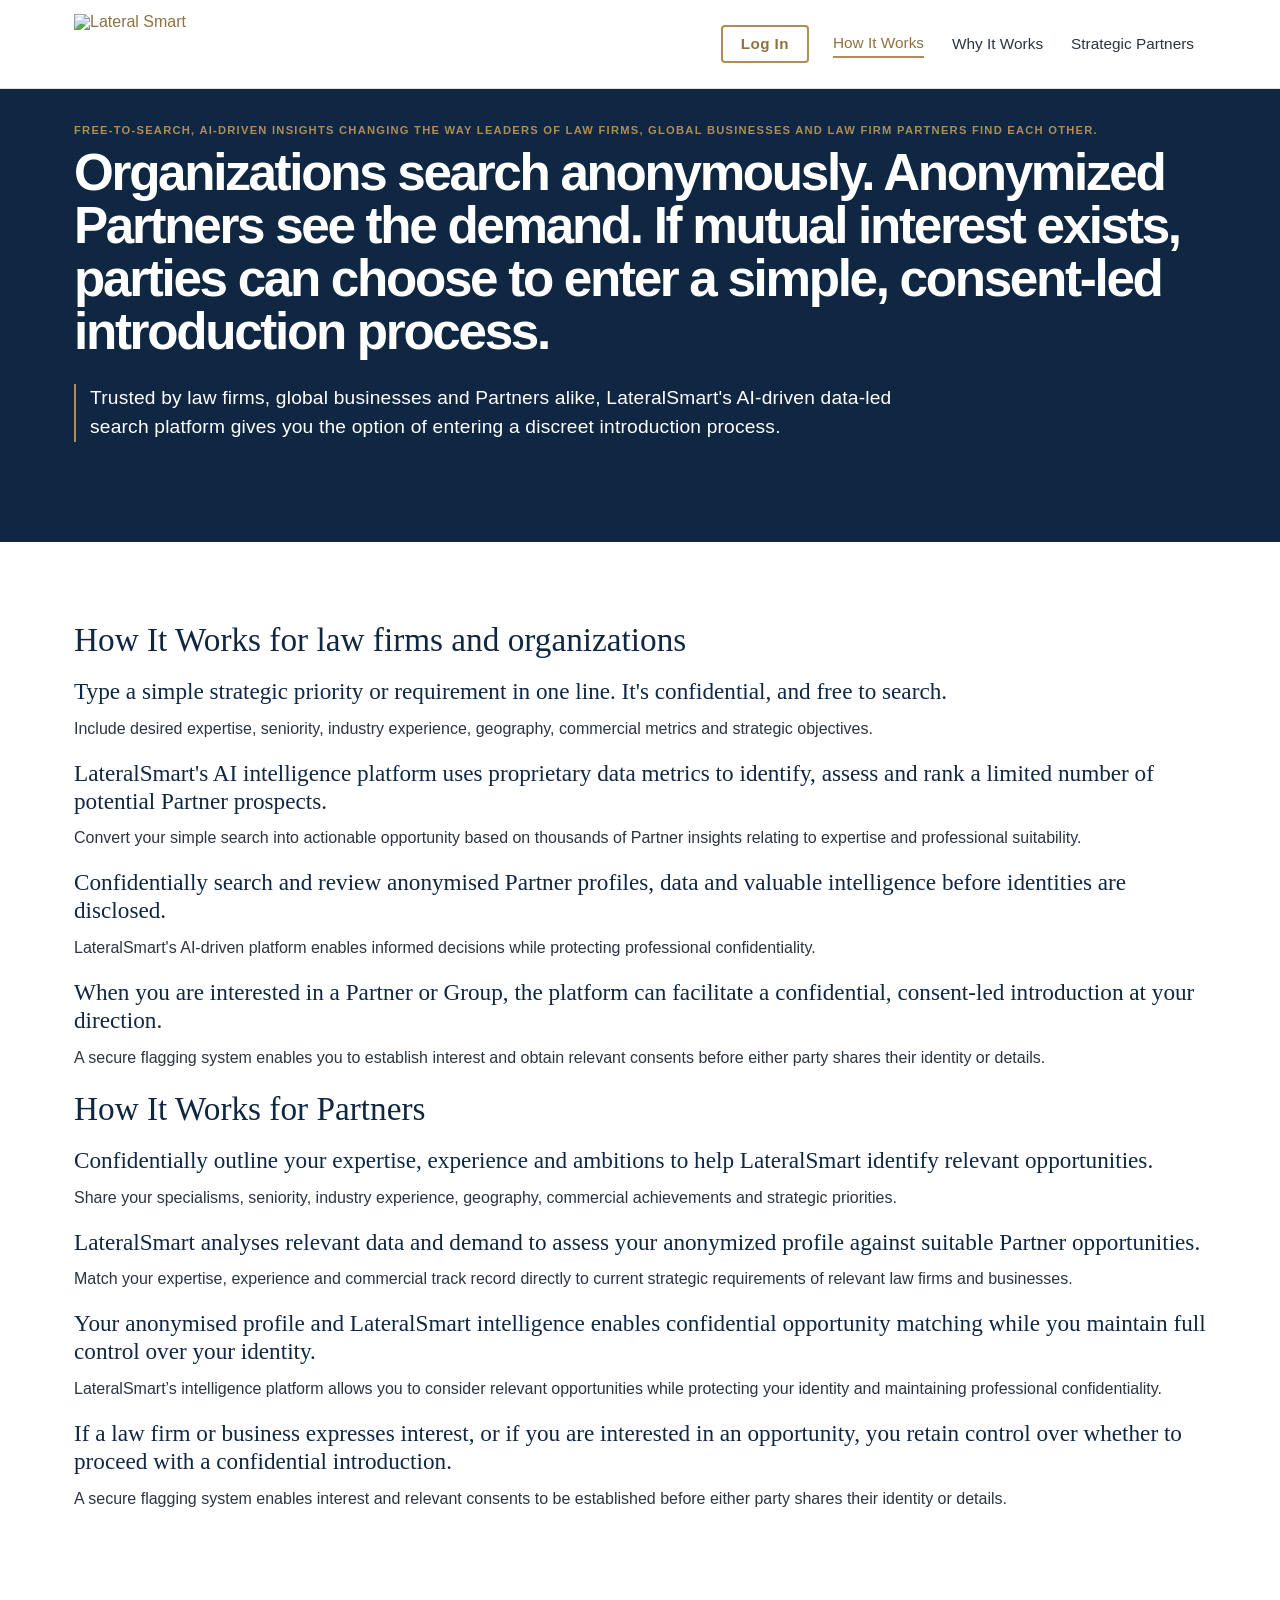
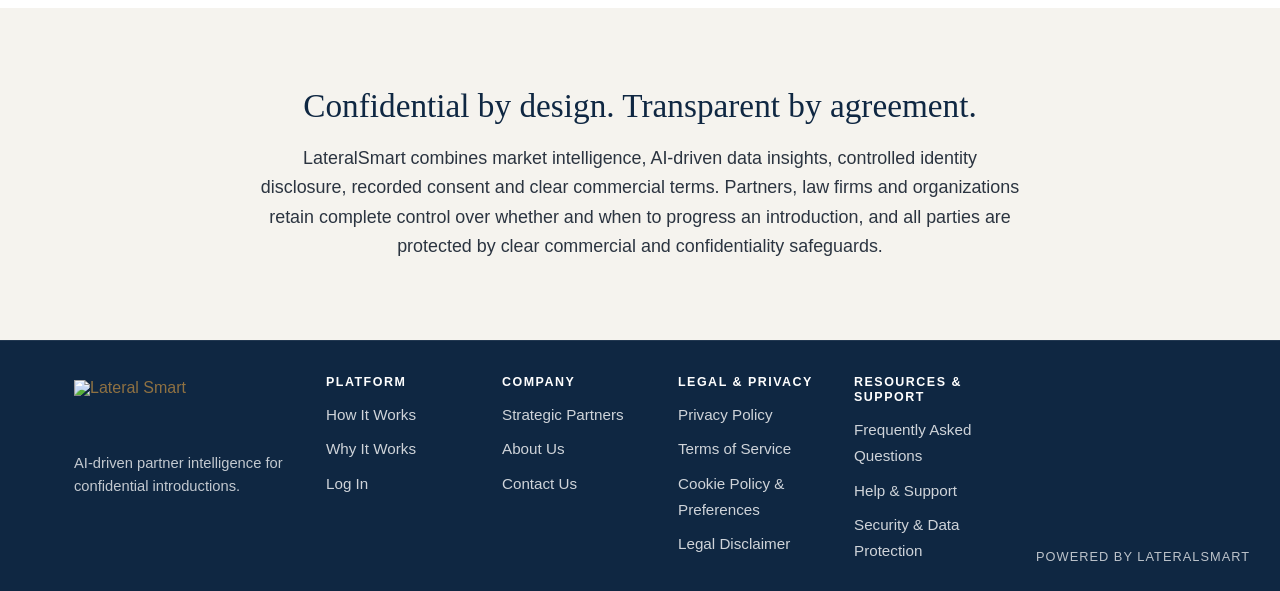
==== commit 666c5b4e: "Update section intro to include 'LateralSmart'" ====
--- a/how-it-works.html
+++ b/how-it-works.html
@@ -89,7 +89,7 @@
     <section class="section alt center">
       <div class="container">
         <h2>Confidential by design. Transparent by agreement.</h2>
-        <p class="section-intro">The process combines market intelligence, AI-driven data insights, controlled identity disclosure, recorded consent and clear commercial terms. Partners, law firms and organizations retain complete control over whether and when to progress an introduction, and all parties are protected by clear commercial and confidentiality safeguards.</p>
+        <p class="section-intro">LateralSmart combines market intelligence, AI-driven data insights, controlled identity disclosure, recorded consent and clear commercial terms. Partners, law firms and organizations retain complete control over whether and when to progress an introduction, and all parties are protected by clear commercial and confidentiality safeguards.</p>
       </div>
     </section>
   </main>
--- a/css/style.css
+++ b/css/style.css
@@ -1,7 +1,7 @@
 /* ==========================================================
-           Partner Intelligence - site styles
-           Edit the colours below to re-brand the whole site.
-           ========================================================== */
+            Partner Intelligence - site styles
+            Edit the colours below to re-brand the whole site.
+            ========================================================== */
 :root {
   --navy: #0f2742;
   --accent: #b08d57;
@@ -199,12 +199,16 @@
   word-break: break-word;
 }
 .hero .lead {
-  font-size: clamp(1rem, 1.5vw, 1.2rem);
   max-width: 820px;
   margin: 0 0 20px;
-  color: var(--white);
-  line-height: 1.45;
-  font-style: italic;
+  padding-left: 14px;
+  border-left: 2px solid var(--accent);
+  color: rgba(255, 255, 255, 0.9);
+  font-size: clamp(1rem, 1.5vw, 1.2rem);
+  line-height: 1.5;
+  font-style: normal;
+  font-weight: 500;
+  letter-spacing: 0.01em;
 }
 .hero h1,
 .hero .lead,
@@ -849,9 +853,9 @@
 .signup-title { font-family: var(--font-heading); font-size: 1.2rem; margin: 0 0 12px; color: var(--white); }
 .signup-row { display: flex; gap: 10px; flex-wrap: wrap; }
 .signup input, .signup select { flex: 1 1 200px; padding: 13px 14px; border: 2px solid transparent; border-radius: 3px; font: inherit; font-size: .95rem; color: var(--text); background: var(--white); }
-.signup button { flex: 0 0 auto; }
 .signup input::placeholder { color: var(--muted); }
 .signup input:focus, .signup select:focus { outline: none; border-color: var(--accent); }
+.signup button { flex: 0 0 auto; }
 .signup .btn { cursor: pointer; font-family: inherit; }
 .signup .btn:disabled { opacity: .6; cursor: default; }
 .signup-msg { min-height: 1.5em; margin: 10px 0 0; font-size: .9rem; color: var(--accent); }
@@ -929,3 +933,4 @@
 @media (min-width: 1200px) {
   .hero-main-title { max-width: 1200px; }
 }
+
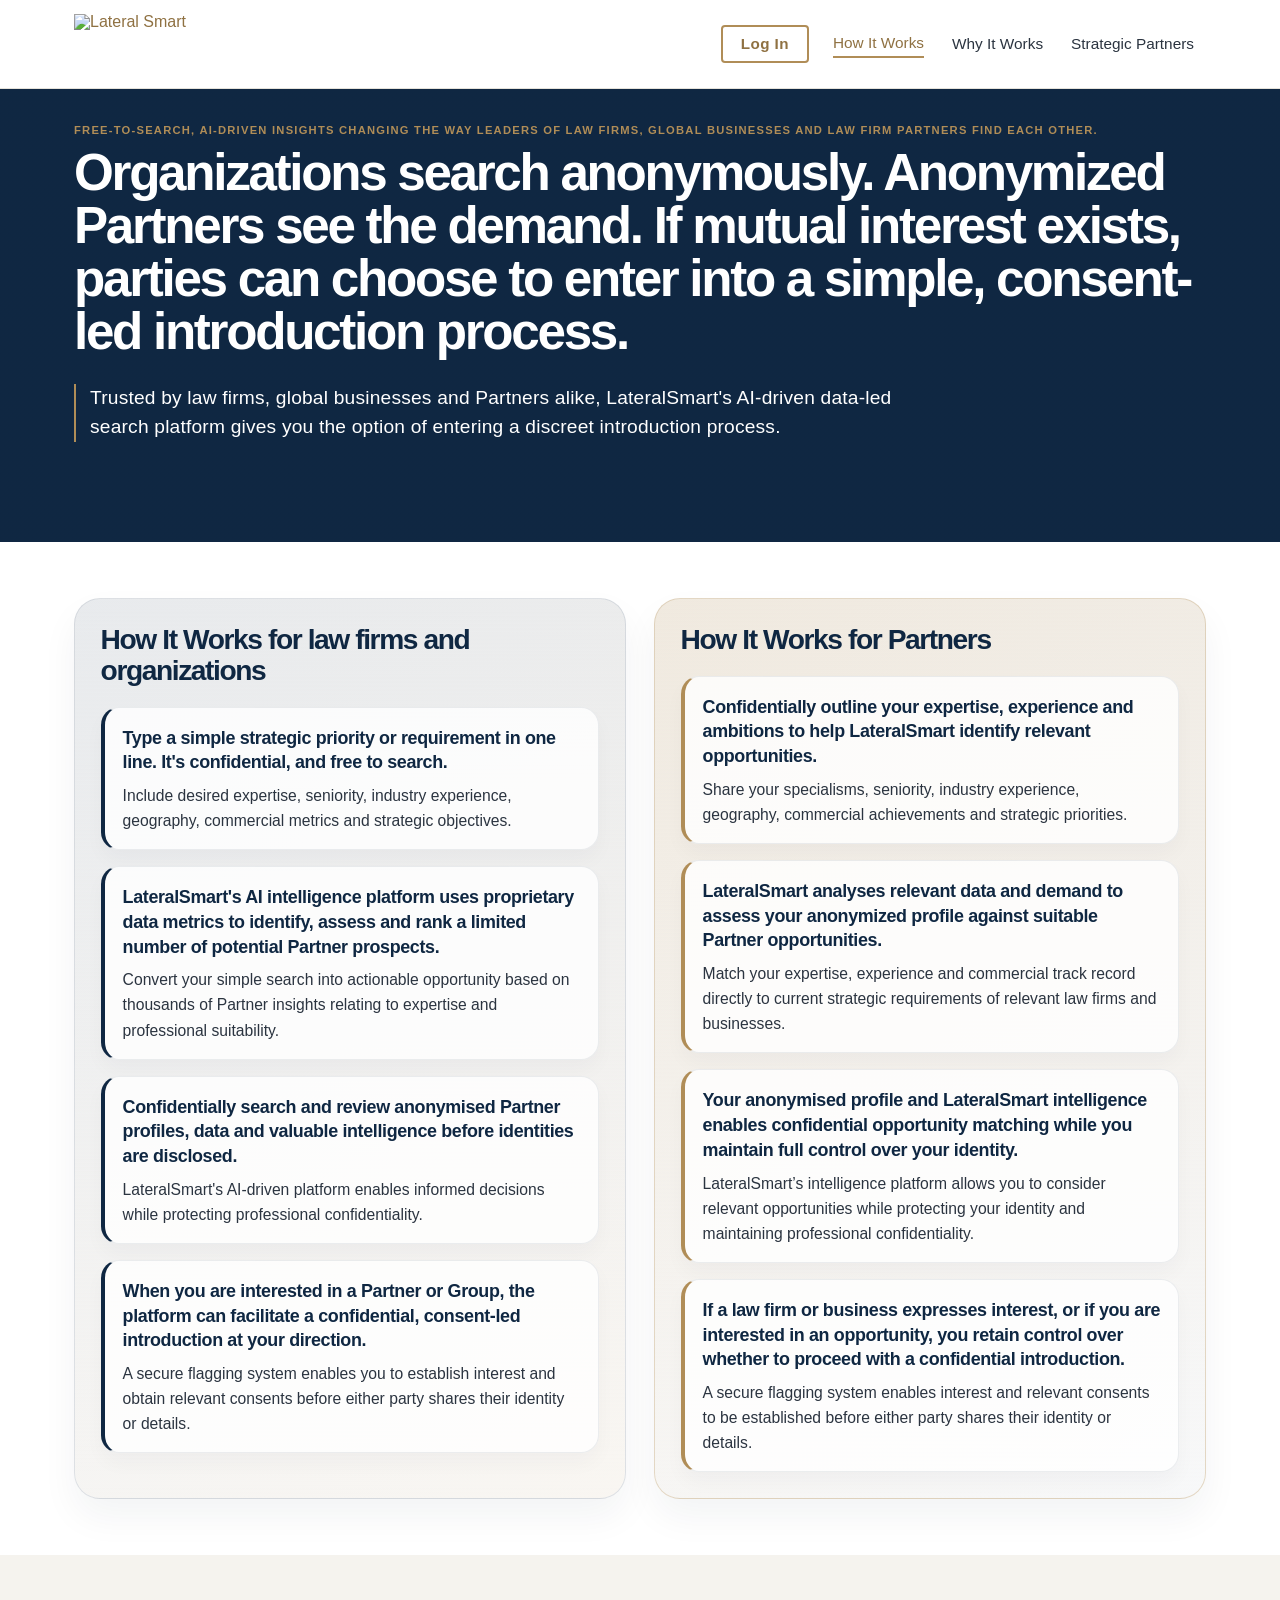
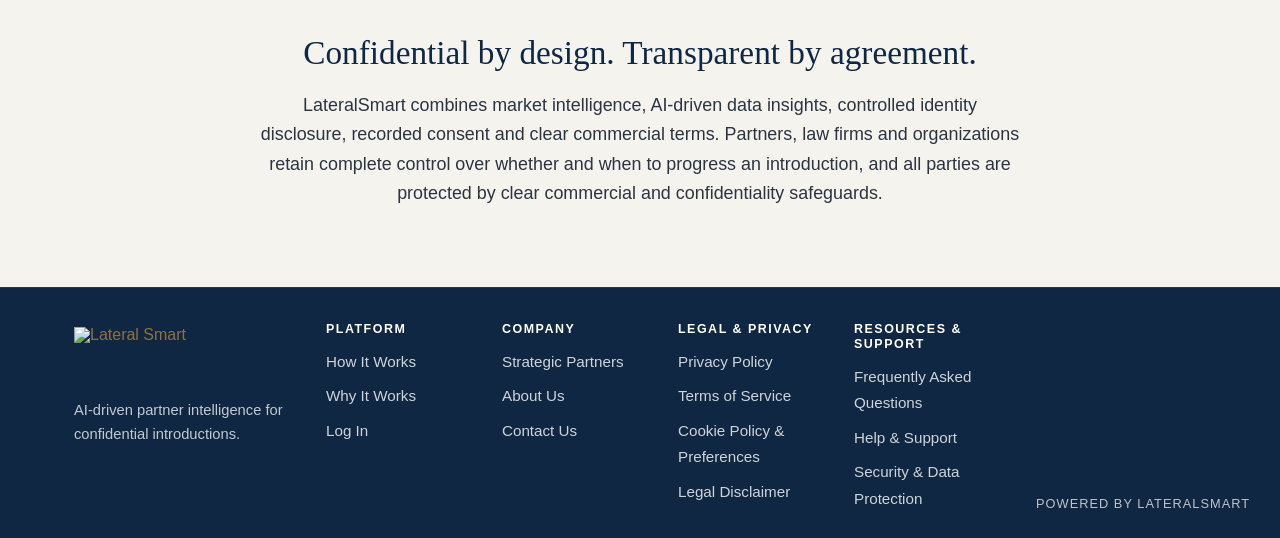
==== commit 66ec5fa6: "Fix wording in introduction process description" ====
--- a/how-it-works.html
+++ b/how-it-works.html
@@ -31,7 +31,7 @@
     <section class="hero hero-alt">
       <div class="container">
         <p class="eyebrow">Free-to-search, AI-driven insights changing the way leaders of law firms, global businesses and law firm Partners find each other.</p>
-        <h1>Organizations search anonymously. Anonymized Partners see the demand. If mutual interest exists, parties can choose to enter a simple, consent-led introduction process.</h1>
+        <h1>Organizations search anonymously. Anonymized Partners see the demand. If mutual interest exists, parties can choose to enter into a simple, consent-led introduction process.</h1>
         <p class="lead">Trusted by law firms, global businesses and Partners alike, LateralSmart's AI-driven data-led search platform gives you the option of entering a discreet introduction process.</p>
       </div>
     </section>
--- a/css/style.css
+++ b/css/style.css
@@ -440,6 +440,92 @@
 .steps { list-style: none; padding: 0; margin: 0; }
 .steps li { border-left: 4px solid var(--accent); padding: 4px 0 4px 24px; margin-bottom: 32px; }
 
+.workflows-section {
+  padding-top: 56px;
+  padding-bottom: 56px;
+}
+.workflow-grid {
+  display: grid;
+  grid-template-columns: repeat(2, minmax(0, 1fr));
+  gap: 28px;
+}
+.workflow-column {
+  position: relative;
+  background: linear-gradient(180deg, rgba(15,39,66,0.03), rgba(255,255,255,0.94));
+  border: 1px solid rgba(15,39,66,0.12);
+  border-radius: 26px;
+  padding: clamp(1.5rem, 2vw, 2.2rem);
+  box-shadow: 0 18px 36px rgba(15,39,66,0.05);
+  overflow: hidden;
+}
+.workflow-column::before {
+  content: "";
+  position: absolute;
+  inset: 0;
+  background: linear-gradient(135deg, rgba(176,141,87,0.08), rgba(15,39,66,0.02));
+  pointer-events: none;
+}
+.workflow-column > * {
+  position: relative;
+  z-index: 1;
+}
+.workflow-column:first-child {
+  background: linear-gradient(180deg, rgba(15,39,66,0.04), rgba(255,255,255,0.96));
+  border-color: rgba(15,39,66,0.14);
+}
+.workflow-column:first-child::before {
+  background: linear-gradient(135deg, rgba(15,39,66,0.06), rgba(176,141,87,0.08));
+}
+.workflow-column:last-child {
+  background: linear-gradient(180deg, rgba(176,141,87,0.08), rgba(255,255,255,0.96));
+  border-color: rgba(176,141,87,0.35);
+}
+.workflow-column:last-child::before {
+  background: linear-gradient(135deg, rgba(176,141,87,0.12), rgba(15,39,66,0.03));
+}
+.workflow-column h2 {
+  margin: 0 0 1.25rem;
+  font-family: var(--font-body);
+  font-size: clamp(1.7rem, 2.2vw, 2.4rem);
+  line-height: 1.1;
+  letter-spacing: -0.05em;
+  font-weight: 800;
+  color: var(--navy);
+}
+.workflow-list {
+  display: grid;
+  gap: 16px;
+}
+.workflow-step {
+  background: rgba(255,255,255,0.8);
+  border: 1px solid rgba(15,39,66,0.08);
+  border-left: 4px solid var(--accent);
+  border-radius: 18px;
+  padding: 18px 18px 16px;
+  box-shadow: 0 10px 20px rgba(15,39,66,0.03);
+}
+.workflow-column:first-child .workflow-step {
+  border-left-color: var(--navy);
+}
+.workflow-column:last-child .workflow-step {
+  border-left-color: var(--accent);
+}
+.workflow-step h3 {
+  margin: 0 0 0.5rem;
+  font-family: var(--font-body);
+  font-size: 1.12rem;
+  line-height: 1.38;
+  letter-spacing: -0.02em;
+  font-weight: 700;
+  color: var(--navy);
+}
+.workflow-step p {
+  margin: 0;
+  color: var(--text);
+  font-size: 0.98rem;
+  line-height: 1.6;
+}
+
 .join-panel {
   padding: 40px 0 12px;
 }
@@ -740,6 +826,7 @@
 
 @media (max-width: 840px) {
   .hero-pair { grid-template-columns: 1fr; }
+  .workflow-grid { grid-template-columns: 1fr; }
   .join-grid,
   .audience-grid { grid-template-columns: 1fr; }
   .footer-inner {
@@ -821,6 +908,15 @@
     font-size: 1rem;
     line-height: 1.5;
     margin-top: 0.9rem;
+  }
+  .workflow-column {
+    padding: 1.2rem 1rem 1.1rem;
+  }
+  .workflow-column h2 {
+    font-size: clamp(1.5rem, 8vw, 2rem);
+  }
+  .workflow-step {
+    padding: 1rem 0.9rem 0.95rem;
   }
   .join-panel {
     padding-top: 10px;
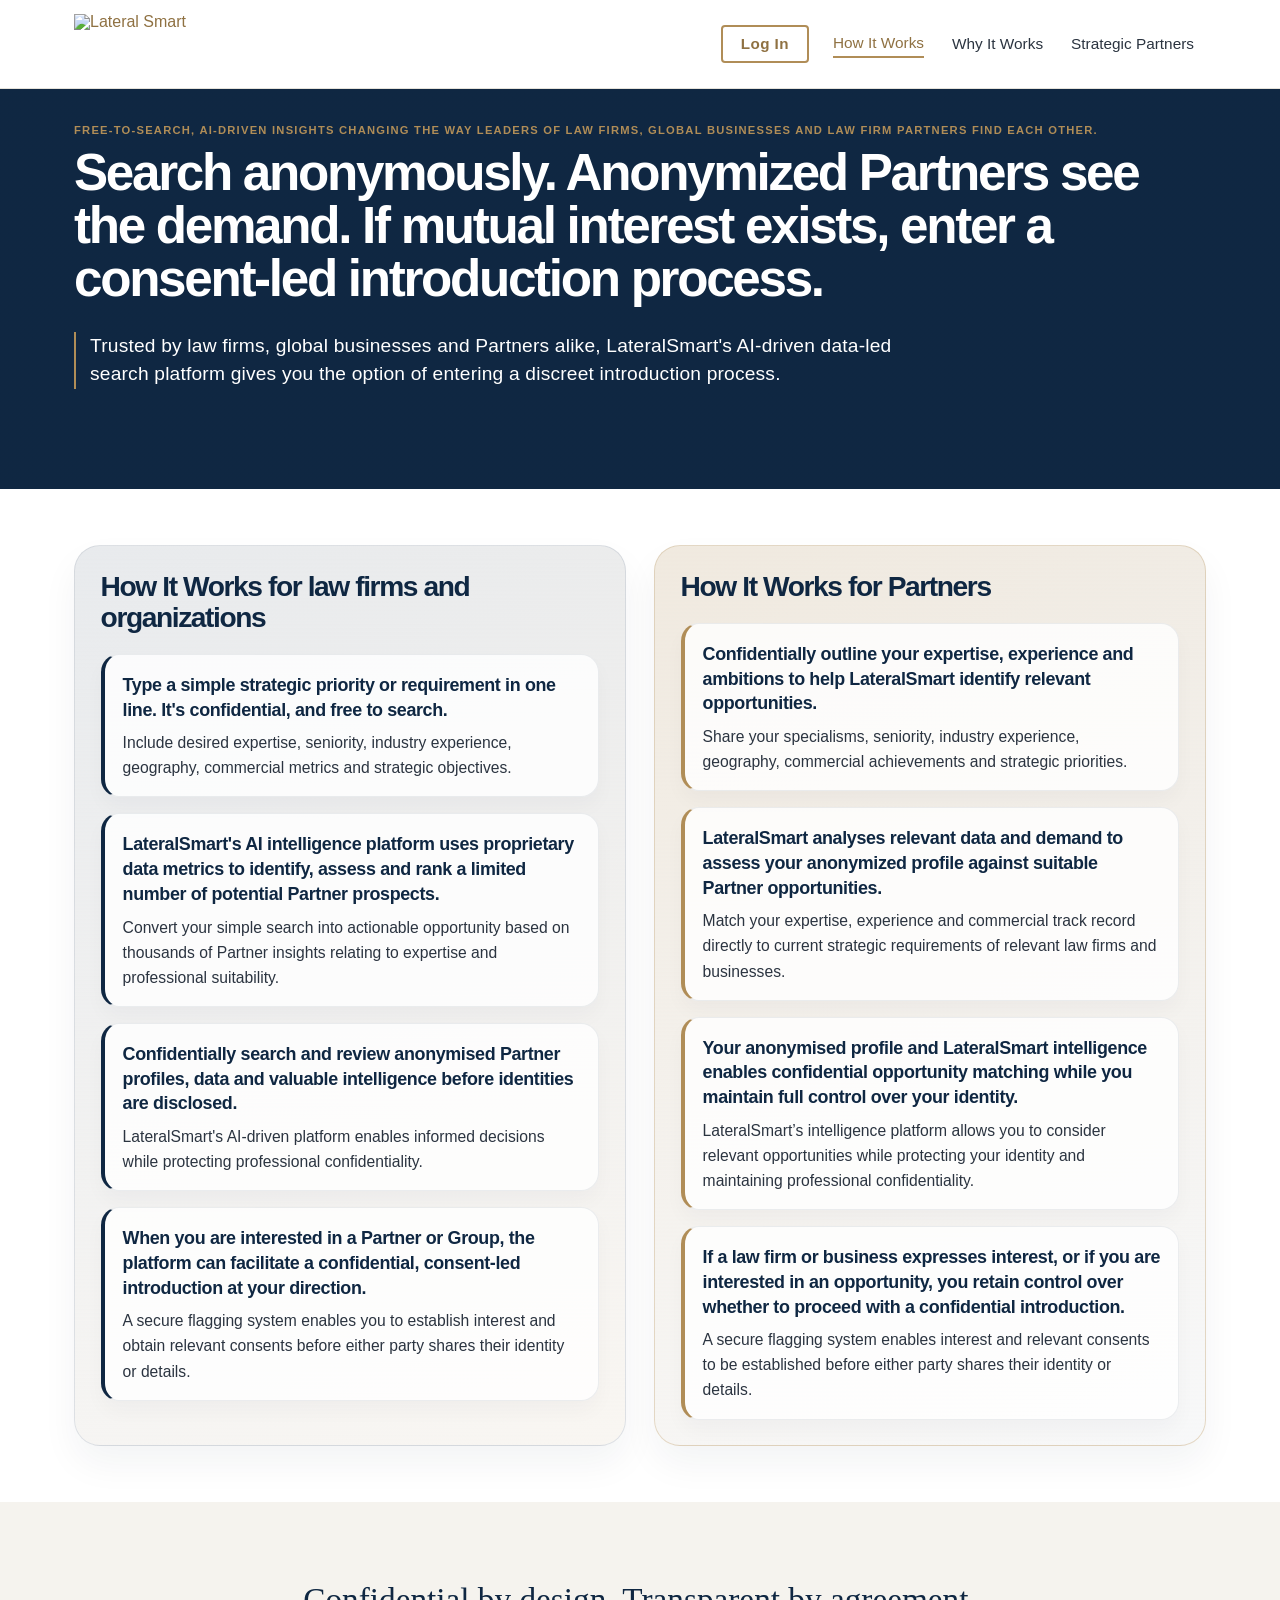
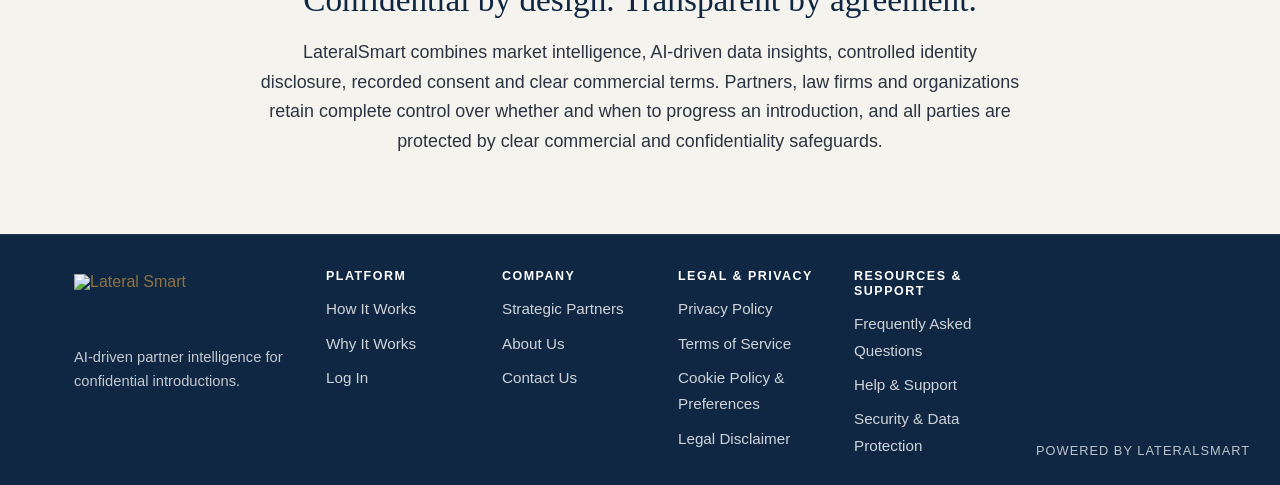
==== commit d06a0f4f: "Simplify introduction process description in HTML" ====
--- a/how-it-works.html
+++ b/how-it-works.html
@@ -31,7 +31,7 @@
     <section class="hero hero-alt">
       <div class="container">
         <p class="eyebrow">Free-to-search, AI-driven insights changing the way leaders of law firms, global businesses and law firm Partners find each other.</p>
-        <h1>Organizations search anonymously. Anonymized Partners see the demand. If mutual interest exists, parties can choose to enter into a simple, consent-led introduction process.</h1>
+        <h1>Search anonymously. Anonymized Partners see the demand. If mutual interest exists, enter a consent-led introduction process.</h1>
         <p class="lead">Trusted by law firms, global businesses and Partners alike, LateralSmart's AI-driven data-led search platform gives you the option of entering a discreet introduction process.</p>
       </div>
     </section>
